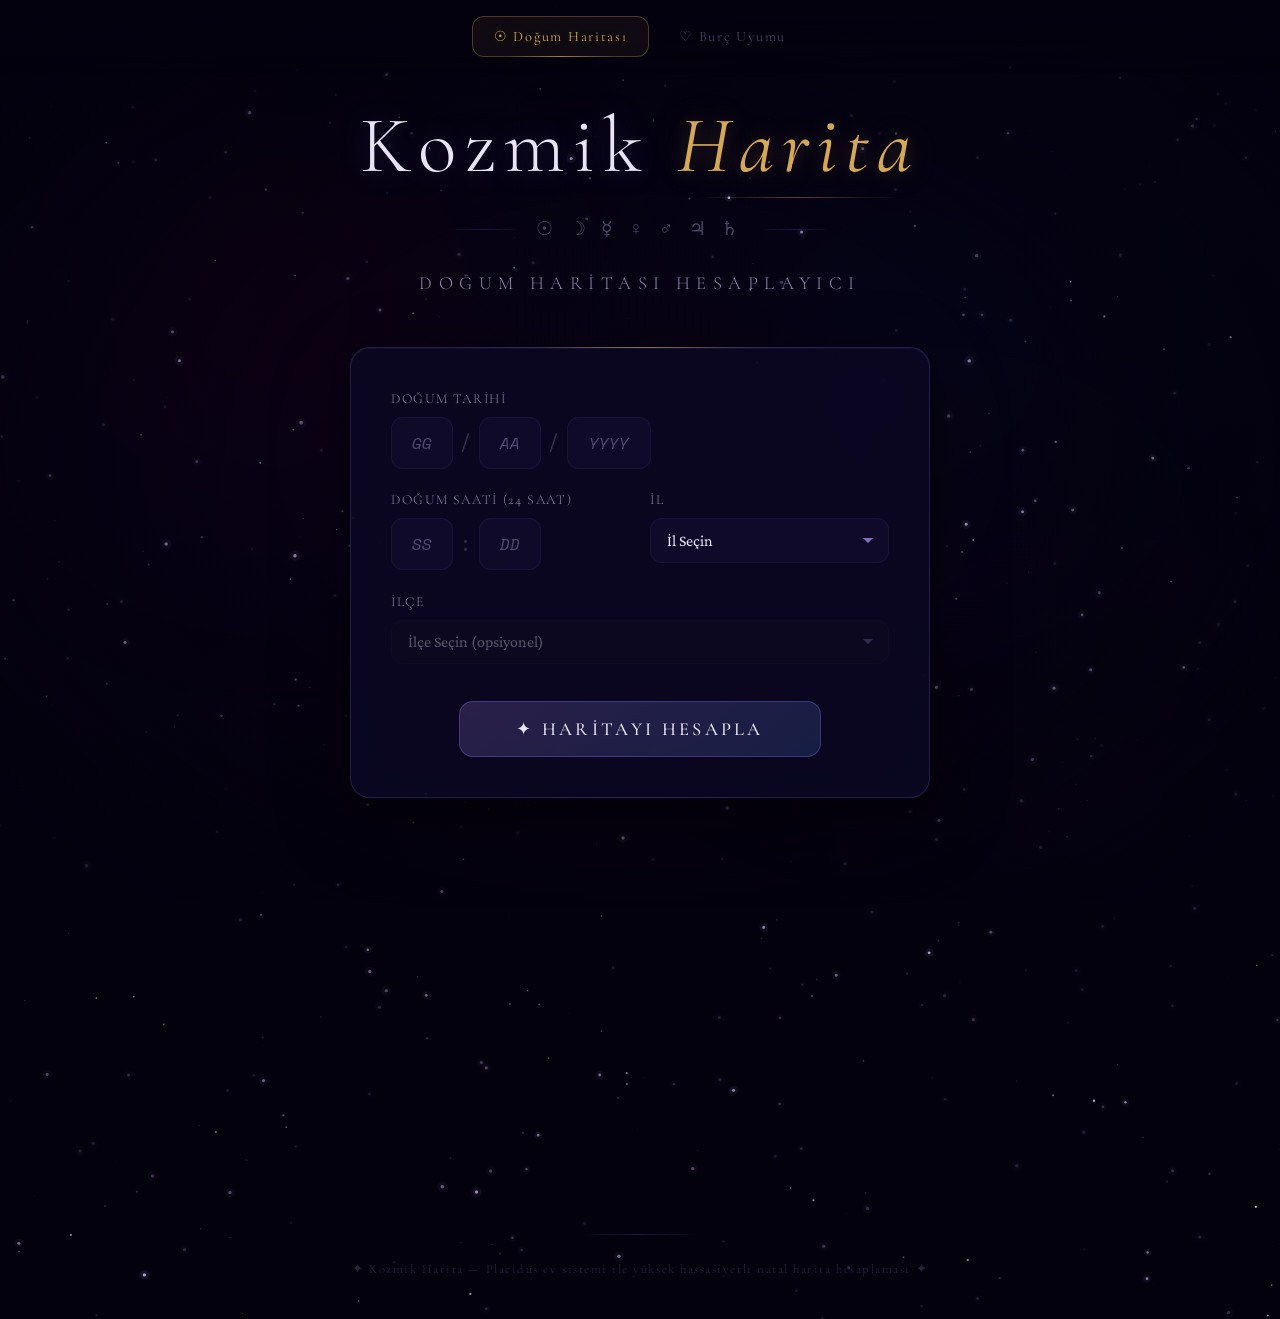
==== index.html @ 7229d86a "uzun surdu be" ====
<!DOCTYPE html>
<html lang="tr">
<head>
  <meta charset="UTF-8">
  <meta name="viewport" content="width=device-width, initial-scale=1.0">
  <meta name="description" content="Doğum haritası hesaplayıcı - Doğum tarihi, saati ve yerine göre detaylı natal harita analizi">
  <title>Kozmik Harita — Doğum Haritası Hesaplayıcı</title>
  <link rel="icon" href="data:image/svg+xml,<svg xmlns='http://www.w3.org/2000/svg' viewBox='0 0 100 100'><text y='.9em' font-size='90'>✦</text></svg>">
  <link rel="stylesheet" href="css/style.css">
</head>
<body>

  <canvas id="starfield"></canvas>
  <div id="nebula"></div>

  <!-- NAVİGASYON -->
  <nav class="site-nav">
    <a href="index.html" class="nav-link active">☉ Doğum Haritası</a>
    <a href="synastry.html" class="nav-link">♡ Burç Uyumu</a>
  </nav>

  <section id="hero">
    <div class="hero-content">
      <h1 class="site-title">Kozmik <span class="accent">Harita</span></h1>
      <div class="hero-ornament">
        <span class="line"></span>
        <span>☉ ☽ ☿ ♀ ♂ ♃ ♄</span>
        <span class="line"></span>
      </div>
      <p class="site-subtitle">Doğum Haritası Hesaplayıcı</p>
    </div>

    <div id="formCard">
      <form id="birthForm" autocomplete="off">
        <div class="form-grid">

          <div class="form-group full-width">
            <label>Doğum Tarihi</label>
            <div class="date-inputs">
              <input type="number" id="birthDay" min="1" max="31" placeholder="GG" required>
              <span class="date-sep">/</span>
              <input type="number" id="birthMonth" min="1" max="12" placeholder="AA" required>
              <span class="date-sep">/</span>
              <input type="number" id="birthYear" min="1900" max="2030" placeholder="YYYY" required>
            </div>
          </div>

          <div class="form-group">
            <label>Doğum Saati (24 saat)</label>
            <div class="time-inputs">
              <input type="number" id="birthHour" min="0" max="23" placeholder="SS" required>
              <span class="date-sep">:</span>
              <input type="number" id="birthMinute" min="0" max="59" placeholder="DD" required>
            </div>
          </div>

          <div class="form-group">
            <label for="city">İl</label>
            <select id="city" required>
              <option value="">İl Seçin</option>
            </select>
          </div>

          <div class="form-group full-width">
            <label for="district">İlçe</label>
            <select id="district" disabled>
              <option value="">İlçe Seçin (opsiyonel)</option>
            </select>
          </div>

          <div class="calc-btn-wrapper">
            <button type="button" id="calcBtn">✦ Haritayı Hesapla</button>
          </div>

        </div>
      </form>
    </div>
  </section>

  <section id="results">
    <div id="summaryBox"></div>
    <div class="results-grid">
      <div id="chartContainer"></div>
      <div id="infoPanel"></div>
    </div>
    <div id="interpretationsPanel"></div>
    <div class="recalc-wrapper">
      <button id="recalcBtn">↺ Yeniden Hesapla</button>
    </div>
  </section>

  <footer>
    <p>✦ Kozmik Harita — Placidus ev sistemi ile yüksek hassasiyetli natal harita hesaplaması ✦</p>
  </footer>

  <script src="js/locations.js"></script>
  <script src="js/astro-engine.js"></script>
  <script src="js/interpretations.js"></script>
  <script src="js/chart-renderer.js"></script>
  <script src="js/app.js"></script>

</body>
</html>
---- css/style.css ----
/* ============================================
   COSMIC BIRTH CHART — KOZMIK HARITA
   Premium Astroloji Arayüzü v3
   ============================================ */

/* ============================================
   FONT İMPORTLARI
   ============================================ */
   @import url('https://fonts.googleapis.com/css2?family=Cormorant+Garamond:ital,wght@0,300;0,400;0,500;0,600;0,700;1,300;1,400&family=Crimson+Pro:ital,wght@0,200;0,300;0,400;0,600;1,200;1,300&family=Space+Mono:wght@400;700&display=swap');

   /* ============================================
      CSS DEĞİŞKENLER — TASARIM SİSTEMİ
      ============================================ */
   :root {
     /* Arka plan katmanları */
     --bg-deep: #04010f;
     --bg-space: #080418;
     --bg-void: #020008;
     --bg-card: rgba(12, 8, 35, 0.82);
     --bg-card-elevated: rgba(16, 10, 45, 0.88);
     --bg-card-hover: rgba(22, 14, 55, 0.92);
     --bg-input: rgba(20, 15, 50, 0.55);
     --bg-input-focus: rgba(28, 20, 65, 0.7);
   
     /* Kenarlık parlamaları */
     --border-subtle: rgba(120, 100, 220, 0.1);
     --border-glow: rgba(140, 120, 255, 0.2);
     --border-glow-active: rgba(180, 160, 255, 0.4);
     --border-glow-intense: rgba(200, 180, 255, 0.6);
     --border-gold: rgba(212, 168, 84, 0.3);
   
     /* Metin renkleri */
     --text-primary: #e8e4f5;
     --text-secondary: rgba(200, 190, 230, 0.7);
     --text-muted: rgba(160, 150, 200, 0.45);
     --text-dim: rgba(130, 120, 180, 0.3);
   
     /* Vurgu renkleri */
     --accent-gold: #d4a854;
     --accent-gold-bright: #f0c96e;
     --accent-gold-dim: rgba(212, 168, 84, 0.4);
     --accent-purple: #8a6cc7;
     --accent-purple-bright: #a88de0;
     --accent-purple-dim: rgba(138, 108, 199, 0.25);
     --accent-blue: #4a7fdb;
     --accent-blue-dim: rgba(74, 127, 219, 0.25);
     --accent-rose: #c76a8a;
     --accent-rose-dim: rgba(199, 106, 138, 0.25);
     --accent-teal: #4ecdc4;
   
     /* Glow renkleri */
     --glow-purple: rgba(120, 80, 220, 0.15);
     --glow-gold: rgba(212, 168, 84, 0.12);
     --glow-blue: rgba(74, 127, 219, 0.12);
     --glow-rose: rgba(199, 106, 138, 0.12);
   
     /* Tipografi */
     --font-display: 'Cormorant Garamond', serif;
     --font-body: 'Crimson Pro', serif;
     --font-mono: 'Space Mono', monospace;
   
     /* Easing fonksiyonları */
     --ease-out-expo: cubic-bezier(0.16, 1, 0.3, 1);
     --ease-out-quart: cubic-bezier(0.25, 1, 0.5, 1);
     --ease-out-back: cubic-bezier(0.34, 1.56, 0.64, 1);
     --ease-smooth: cubic-bezier(0.4, 0, 0.2, 1);
     --ease-spring: cubic-bezier(0.175, 0.885, 0.32, 1.275);
     --ease-elastic: cubic-bezier(0.68, -0.55, 0.265, 1.55);
   
     /* Gölgeler */
     --shadow-card: 0 4px 24px rgba(0, 0, 0, 0.3), 0 12px 48px rgba(0, 0, 0, 0.2);
     --shadow-card-elevated: 0 8px 32px rgba(0, 0, 0, 0.4), 0 24px 80px rgba(0, 0, 0, 0.3);
     --shadow-glow-purple: 0 0 30px rgba(138, 108, 199, 0.15), 0 0 60px rgba(138, 108, 199, 0.05);
     --shadow-glow-gold: 0 0 30px rgba(212, 168, 84, 0.15), 0 0 60px rgba(212, 168, 84, 0.05);
   
     /* Boyutlar */
     --radius-sm: 8px;
     --radius-md: 12px;
     --radius-lg: 16px;
     --radius-xl: 20px;
     --radius-2xl: 24px;
   }
   
   /* ============================================
      RESET & TEMEL
      ============================================ */
   *,
   *::before,
   *::after {
     margin: 0;
     padding: 0;
     box-sizing: border-box;
   }
   
   html {
     scroll-behavior: smooth;
     scrollbar-width: thin;
     scrollbar-color: var(--accent-purple) var(--bg-deep);
     overflow-x: hidden;
   }
   
   /* Özel scrollbar */
   ::-webkit-scrollbar {
     width: 6px;
   }
   
   ::-webkit-scrollbar-track {
     background: var(--bg-deep);
   }
   
   ::-webkit-scrollbar-thumb {
     background: linear-gradient(180deg, var(--accent-purple), var(--accent-blue));
     border-radius: 3px;
   }
   
   ::-webkit-scrollbar-thumb:hover {
     background: linear-gradient(180deg, var(--accent-purple-bright), var(--accent-blue));
   }
   
   /* Seçim rengi */
   ::selection {
     background: var(--accent-purple-dim);
     color: var(--text-primary);
   }
   
   ::-moz-selection {
     background: var(--accent-purple-dim);
     color: var(--text-primary);
   }
   
   body {
     background: var(--bg-deep);
     background-image:
       radial-gradient(ellipse at 20% 50%, rgba(60, 20, 120, 0.06) 0%, transparent 60%),
       radial-gradient(ellipse at 80% 20%, rgba(20, 40, 100, 0.05) 0%, transparent 50%),
       radial-gradient(ellipse at 50% 80%, rgba(100, 20, 60, 0.04) 0%, transparent 50%);
     background-attachment: fixed;
     color: var(--text-primary);
     font-family: var(--font-body);
     font-weight: 300;
     line-height: 1.6;
     min-height: 100vh;
     overflow-x: hidden;
     max-width: 100vw;
     opacity: 0;
     transition: opacity 1s var(--ease-smooth);
     -webkit-font-smoothing: antialiased;
     -moz-osx-font-smoothing: grayscale;
   }
   
   body.loaded {
     opacity: 1;
   }
   
   /* ============================================
      YILDIZ ARKAPLANI — CANVAS
      ============================================ */
   #starfield {
     position: fixed;
     top: 0;
     left: 0;
     width: 100%;
     height: 300%;
     z-index: 0;
     pointer-events: none;
     will-change: transform;
   }
   
   /* ============================================
      NEBULA / KOZMİK SİS
      ============================================ */
   #nebula {
     position: fixed;
     top: 0;
     left: 0;
     width: 100%;
     height: 100%;
     z-index: 0;
     pointer-events: none;
     overflow: hidden;
   }
   
   .nebula-blob {
     position: absolute;
     border-radius: 50%;
     filter: blur(80px);
     animation: nebula-drift linear infinite;
     will-change: transform, opacity;
     mix-blend-mode: screen;
   }
   
   @keyframes nebula-drift {
     0%, 100% {
       transform: translate(0, 0) scale(1) rotate(0deg);
       opacity: var(--blob-opacity, 0.04);
     }
     25% {
       transform: translate(40px, -30px) scale(1.15) rotate(2deg);
       opacity: calc(var(--blob-opacity, 0.04) * 1.3);
     }
     50% {
       transform: translate(-25px, 40px) scale(0.85) rotate(-1deg);
       opacity: calc(var(--blob-opacity, 0.04) * 0.7);
     }
     75% {
       transform: translate(30px, 25px) scale(1.1) rotate(1.5deg);
       opacity: calc(var(--blob-opacity, 0.04) * 1.1);
     }
   }
   
   /* ============================================
      HERO BÖLÜMÜ
      ============================================ */
   #hero {
     position: relative;
     z-index: 1;
     min-height: 100vh;
     display: flex;
     flex-direction: column;
     align-items: center;
     justify-content: center;
     padding: 2rem;
   }
   
   /* Hero vignette efekti */
   #hero::before {
     content: '';
     position: absolute;
     inset: 0;
     background: radial-gradient(ellipse at center, transparent 40%, var(--bg-deep) 100%);
     pointer-events: none;
     z-index: -1;
   }
   
   .hero-content {
     text-align: center;
     margin-bottom: 3rem;
     animation: heroFadeIn 1.4s var(--ease-out-expo) forwards;
     opacity: 0;
   }
   
   @keyframes heroFadeIn {
     from {
       opacity: 0;
       transform: translateY(50px) scale(0.97);
       filter: blur(8px);
     }
     to {
       opacity: 1;
       transform: translateY(0) scale(1);
       filter: blur(0);
     }
   }
   
   /* Site Başlığı */
   .site-title {
     font-family: var(--font-display);
     font-weight: 300;
     font-size: clamp(2.4rem, 7vw, 5rem);
     letter-spacing: 0.1em;
     color: var(--text-primary);
     margin-bottom: 0.3em;
     text-shadow:
       0 0 30px rgba(140, 120, 255, 0.25),
       0 0 60px rgba(140, 120, 255, 0.1),
       0 0 120px rgba(140, 120, 255, 0.05);
     line-height: 1.1;
     position: relative;
   }
   
   .site-title .accent {
     color: var(--accent-gold);
     font-style: italic;
     font-weight: 400;
     text-shadow:
       0 0 20px rgba(212, 168, 84, 0.3),
       0 0 50px rgba(212, 168, 84, 0.15);
     position: relative;
   }
   
   /* Başlık altı ince altın çizgi */
   .site-title .accent::after {
     content: '';
     position: absolute;
     bottom: -4px;
     left: 10%;
     right: 10%;
     height: 1px;
     background: linear-gradient(90deg, transparent, var(--accent-gold-dim), transparent);
     animation: shimmerLine 3s ease-in-out infinite;
   }
   
   @keyframes shimmerLine {
     0%, 100% { opacity: 0.3; transform: scaleX(0.8); }
     50% { opacity: 0.7; transform: scaleX(1.1); }
   }
   
   .site-subtitle {
     font-family: var(--font-display);
     font-weight: 300;
     font-size: clamp(0.85rem, 2vw, 1.15rem);
     color: var(--text-secondary);
     letter-spacing: 0.35em;
     text-transform: uppercase;
     margin-top: 0.5em;
     animation: heroFadeIn 1.4s var(--ease-out-expo) 0.4s forwards;
     opacity: 0;
   }
   
   /* Dekoratif astrolojik çizgi */
   .hero-ornament {
     display: flex;
     align-items: center;
     justify-content: center;
     gap: 1rem;
     margin: 1.5rem 0;
     color: var(--text-muted);
     font-size: 1.2rem;
     animation: heroFadeIn 1.4s var(--ease-out-expo) 0.25s forwards;
     opacity: 0;
   }
   
   .hero-ornament .line {
     width: 70px;
     height: 1px;
     background: linear-gradient(90deg, transparent, var(--border-glow), transparent);
     animation: linePulse 4s ease-in-out infinite;
   }
   
   @keyframes linePulse {
     0%, 100% { opacity: 0.4; width: 70px; }
     50% { opacity: 0.8; width: 80px; }
   }
   
   /* Ornament gezegen sembolleri yavaş parlama */
   .hero-ornament span:not(.line) {
     animation: symbolGlow 5s ease-in-out infinite;
     letter-spacing: 0.3em;
   }
   
   @keyframes symbolGlow {
     0%, 100% { text-shadow: 0 0 8px rgba(160, 150, 200, 0.2); color: var(--text-muted); }
     50% { text-shadow: 0 0 16px rgba(180, 160, 255, 0.4); color: var(--text-secondary); }
   }
   
   /* ============================================
      FORM KARTI
      ============================================ */
   #formCard {
     position: relative;
     z-index: 2;
     width: 100%;
     max-width: 580px;
     background: var(--bg-card);
     border: 1px solid var(--border-glow);
     border-radius: var(--radius-xl);
     padding: 2.5rem;
     backdrop-filter: blur(24px) saturate(1.3);
     -webkit-backdrop-filter: blur(24px) saturate(1.3);
     box-shadow:
       var(--shadow-card-elevated),
       inset 0 1px 0 rgba(255, 255, 255, 0.04),
       inset 0 -1px 0 rgba(0, 0, 0, 0.2);
     animation: cardReveal 1.2s var(--ease-out-expo) 0.5s forwards;
     opacity: 0;
     transition: all 0.6s var(--ease-out-expo);
   }
   
   @keyframes cardReveal {
     from {
       opacity: 0;
       transform: translateY(40px) scale(0.96);
       filter: blur(6px);
     }
     to {
       opacity: 1;
       transform: translateY(0) scale(1);
       filter: blur(0);
     }
   }
   
   #formCard.minimized {
     max-width: 480px;
     padding: 1.5rem 2rem;
     margin-bottom: 2rem;
   }
   
   /* Kart üst altın çizgi */
   #formCard::before {
     content: '';
     position: absolute;
     top: -1px;
     left: 15%;
     right: 15%;
     height: 1px;
     background: linear-gradient(90deg,
       transparent,
       rgba(212, 168, 84, 0.2),
       var(--accent-gold),
       rgba(212, 168, 84, 0.2),
       transparent
     );
     opacity: 0.6;
     animation: goldSweep 4s ease-in-out infinite;
   }
   
   @keyframes goldSweep {
     0%, 100% { opacity: 0.4; left: 15%; right: 15%; }
     50% { opacity: 0.8; left: 10%; right: 10%; }
   }
   
   /* Kart köşe aksan dekorasyonları */
   #formCard::after {
     content: '';
     position: absolute;
     bottom: -1px;
     left: 25%;
     right: 25%;
     height: 1px;
     background: linear-gradient(90deg, transparent, rgba(138, 108, 199, 0.15), transparent);
   }
   
   /* ============================================
      FORM ELEMANLARI
      ============================================ */
   .form-grid {
     display: grid;
     grid-template-columns: 1fr 1fr;
     gap: 1.3rem;
   }
   
   .form-group {
     display: flex;
     flex-direction: column;
     gap: 0.45rem;
   }
   
   .form-group.full-width {
     grid-column: 1 / -1;
   }
   
   .form-group label {
     font-family: var(--font-display);
     font-size: 0.85rem;
     color: var(--text-secondary);
     letter-spacing: 0.12em;
     text-transform: uppercase;
     transition: color 0.3s;
   }
   
   .form-group:focus-within label {
     color: var(--accent-purple-bright);
   }
   
   .form-group select,
   .form-group input {
     background: var(--bg-input);
     border: 1px solid var(--border-subtle);
     border-radius: var(--radius-md);
     padding: 0.8rem 1rem;
     color: var(--text-primary);
     font-family: var(--font-body);
     font-size: 1rem;
     transition: all 0.35s var(--ease-smooth);
     outline: none;
     -webkit-appearance: none;
     appearance: none;
   }
   
   .form-group select {
     background-image: url("data:image/svg+xml,%3Csvg xmlns='http://www.w3.org/2000/svg' width='12' height='12' viewBox='0 0 12 12'%3E%3Cpath fill='%238a6cc7' d='M6 8L1 3h10z'/%3E%3C/svg%3E");
     background-repeat: no-repeat;
     background-position: right 14px center;
     padding-right: 2.5rem;
     cursor: pointer;
   }
   
   .form-group select:disabled {
     opacity: 0.35;
     cursor: not-allowed;
     filter: grayscale(0.5);
   }
   
   .form-group input:hover,
   .form-group select:hover:not(:disabled) {
     border-color: var(--border-glow);
     background: rgba(24, 18, 58, 0.6);
   }
   
   .form-group input:focus,
   .form-group select:focus {
     border-color: var(--accent-purple);
     background: var(--bg-input-focus);
     box-shadow:
       0 0 0 3px rgba(138, 108, 199, 0.08),
       0 0 20px rgba(138, 108, 199, 0.12),
       inset 0 0 12px rgba(138, 108, 199, 0.04);
   }
   
   .form-group input::placeholder {
     color: var(--text-muted);
     font-style: italic;
   }
   
   /* ============================================
      TARİH VE SAAT ÖZEL INPUTLARI
      ============================================ */
   .date-inputs,
   .time-inputs {
     display: flex;
     align-items: center;
     gap: 0.4rem;
   }
   
   .date-inputs input,
   .time-inputs input {
     background: var(--bg-input);
     border: 1px solid var(--border-subtle);
     border-radius: var(--radius-md);
     padding: 0.8rem 0.5rem;
     color: var(--text-primary);
     font-family: var(--font-mono);
     font-size: 1rem;
     text-align: center;
     outline: none;
     transition: all 0.35s var(--ease-smooth);
     -webkit-appearance: none;
     appearance: none;
     -moz-appearance: textfield;
   }
   
   /* Spinner gizle */
   .date-inputs input::-webkit-outer-spin-button,
   .date-inputs input::-webkit-inner-spin-button,
   .time-inputs input::-webkit-outer-spin-button,
   .time-inputs input::-webkit-inner-spin-button {
     -webkit-appearance: none;
     margin: 0;
   }
   
   .date-inputs input:hover,
   .time-inputs input:hover {
     border-color: var(--border-glow);
     background: rgba(24, 18, 58, 0.6);
   }
   
   .date-inputs input:focus,
   .time-inputs input:focus {
     border-color: var(--accent-purple);
     background: var(--bg-input-focus);
     box-shadow:
       0 0 0 3px rgba(138, 108, 199, 0.08),
       0 0 20px rgba(138, 108, 199, 0.12);
     transform: translateY(-1px);
   }
   
   #birthDay, #birthMonth { width: 62px; }
   #birthYear { width: 84px; }
   #birthHour, #birthMinute { width: 62px; }
   
   .date-sep {
     color: var(--text-muted);
     font-family: var(--font-mono);
     font-size: 1.3rem;
     user-select: none;
     opacity: 0.6;
     transition: opacity 0.3s;
   }
   
   /* Inputlara focus olunca separator da parla */
   .date-inputs:focus-within .date-sep,
   .time-inputs:focus-within .date-sep {
     opacity: 1;
     color: var(--accent-purple-dim);
   }
   
   /* ============================================
      HESAPLA BUTONU — Gösterişli
      ============================================ */
   .calc-btn-wrapper {
     grid-column: 1 / -1;
     display: flex;
     justify-content: center;
     margin-top: 1rem;
   }
   
   #calcBtn {
     position: relative;
     background: linear-gradient(135deg,
       rgba(138, 108, 199, 0.25),
       rgba(74, 127, 219, 0.2),
       rgba(138, 108, 199, 0.25)
     );
     background-size: 200% 200%;
     border: 1px solid rgba(140, 120, 255, 0.3);
     border-radius: 14px;
     padding: 1rem 3.5rem;
     color: var(--text-primary);
     font-family: var(--font-display);
     font-size: 1.15rem;
     font-weight: 500;
     letter-spacing: 0.18em;
     cursor: pointer;
     transition: all 0.5s var(--ease-smooth);
     overflow: hidden;
     text-transform: uppercase;
     animation: btnGradientShift 6s ease-in-out infinite;
   }
   
   @keyframes btnGradientShift {
     0%, 100% { background-position: 0% 50%; }
     50% { background-position: 100% 50%; }
   }
   
   /* Işık taraması efekti */
   #calcBtn::before {
     content: '';
     position: absolute;
     top: 0;
     left: -120%;
     width: 60%;
     height: 100%;
     background: linear-gradient(90deg,
       transparent,
       rgba(255, 255, 255, 0.06),
       rgba(255, 255, 255, 0.12),
       rgba(255, 255, 255, 0.06),
       transparent
     );
     transition: left 0.7s var(--ease-smooth);
     transform: skewX(-15deg);
   }
   
   /* Alt parlama çizgisi */
   #calcBtn::after {
     content: '';
     position: absolute;
     bottom: 0;
     left: 30%;
     right: 30%;
     height: 1px;
     background: linear-gradient(90deg, transparent, var(--accent-gold-dim), transparent);
     opacity: 0;
     transition: all 0.4s;
   }
   
   #calcBtn:hover {
     border-color: var(--accent-gold);
     box-shadow:
       var(--shadow-glow-gold),
       0 0 80px rgba(138, 108, 199, 0.08);
     transform: translateY(-3px);
     text-shadow: 0 0 12px rgba(212, 168, 84, 0.3);
   }
   
   #calcBtn:hover::before {
     left: 120%;
   }
   
   #calcBtn:hover::after {
     opacity: 1;
     left: 15%;
     right: 15%;
   }
   
   #calcBtn:active,
   #calcBtn.clicked {
     transform: translateY(0) scale(0.96);
     box-shadow: var(--shadow-card);
     transition-duration: 0.15s;
   }
   
   /* ============================================
      SONUÇLAR BÖLÜMÜ
      ============================================ */
   #results {
     position: relative;
     z-index: 1;
     padding: 2rem;
     max-width: 1200px;
     margin: 0 auto;
     width: 100%;
     opacity: 0;
     transform: translateY(50px);
     pointer-events: none;
     transition: all 0.9s var(--ease-out-expo);
   }
   
   #results.visible {
     opacity: 1;
     transform: translateY(0);
     pointer-events: all;
   }
   
   /* ============================================
      ÖZET KUTUSU — Büyük Üçlü
      ============================================ */
   #summaryBox {
     opacity: 0;
     transform: translateY(25px) scale(0.98);
     transition: all 0.7s var(--ease-out-expo) 0.3s;
     margin-bottom: 2.5rem;
   }
   
   #summaryBox.visible {
     opacity: 1;
     transform: translateY(0) scale(1);
   }
   
   .summary-inner {
     background: var(--bg-card-elevated);
     border: 1px solid var(--border-glow);
     border-radius: var(--radius-xl);
     padding: 2rem 2.5rem;
     backdrop-filter: blur(24px) saturate(1.2);
     text-align: center;
     position: relative;
     overflow: hidden;
     box-shadow: var(--shadow-card-elevated);
   }
   
   /* Üst dekoratif çizgi */
   .summary-inner::before {
     content: '';
     position: absolute;
     top: 0;
     left: 10%;
     right: 10%;
     height: 1px;
     background: linear-gradient(90deg,
       transparent,
       rgba(212, 168, 84, 0.3),
       var(--accent-gold),
       rgba(212, 168, 84, 0.3),
       transparent
     );
   }
   
   /* Arka plan radyal ışık efekti */
   .summary-inner::after {
     content: '';
     position: absolute;
     top: -50%;
     left: 50%;
     transform: translateX(-50%);
     width: 120%;
     height: 100%;
     background: radial-gradient(ellipse, rgba(212, 168, 84, 0.03) 0%, transparent 70%);
     pointer-events: none;
   }
   
   .summary-trinity {
     display: flex;
     justify-content: center;
     gap: 3.5rem;
     flex-wrap: wrap;
     position: relative;
     z-index: 1;
   }
   
   .trinity-item {
     min-width: 130px;
     animation: trinityFadeIn 0.8s var(--ease-out-back) both;
   }
   
   .trinity-item:nth-child(1) { animation-delay: 0.4s; }
   .trinity-item:nth-child(2) { animation-delay: 0.55s; }
   .trinity-item:nth-child(3) { animation-delay: 0.7s; }
   
   @keyframes trinityFadeIn {
     from {
       opacity: 0;
       transform: translateY(20px) scale(0.8);
       filter: blur(4px);
     }
     to {
       opacity: 1;
       transform: translateY(0) scale(1);
       filter: blur(0);
     }
   }
   
   .trinity-symbol {
     font-size: 2.2rem;
     margin-bottom: 0.3rem;
     text-shadow: 0 0 25px currentColor, 0 0 50px currentColor;
     animation: symbolFloat 4s ease-in-out infinite;
   }
   
   .trinity-item:nth-child(1) .trinity-symbol { animation-delay: 0s; }
   .trinity-item:nth-child(2) .trinity-symbol { animation-delay: 1.3s; }
   .trinity-item:nth-child(3) .trinity-symbol { animation-delay: 2.6s; }
   
   @keyframes symbolFloat {
     0%, 100% { transform: translateY(0); }
     50% { transform: translateY(-4px); }
   }
   
   .trinity-label {
     font-family: var(--font-display);
     font-size: 0.72rem;
     text-transform: uppercase;
     letter-spacing: 0.22em;
     color: var(--text-muted);
     margin-bottom: 0.25rem;
   }
   
   .trinity-value {
     font-family: var(--font-display);
     font-size: 1.45rem;
     font-weight: 500;
     letter-spacing: 0.05em;
     text-shadow: 0 0 10px currentColor;
   }
   
   .trinity-degree {
     font-family: var(--font-mono);
     font-size: 0.72rem;
     color: var(--text-muted);
     margin-top: 0.2rem;
   }
   
   .summary-meta {
     margin-top: 1.5rem;
     padding-top: 1rem;
     border-top: 1px solid rgba(140, 120, 255, 0.08);
     display: flex;
     justify-content: center;
     gap: 2rem;
     font-family: var(--font-mono);
     font-size: 0.72rem;
     color: var(--text-muted);
     flex-wrap: wrap;
     position: relative;
     z-index: 1;
   }
   
   /* ============================================
      HARİTA + BİLGİ PANELİ LAYOUT
      ============================================ */
   .results-grid {
     display: grid;
     grid-template-columns: 1fr 1fr;
     gap: 2rem;
     align-items: start;
   }
   
   /* ============================================
      HARİTA CONTAINER
      ============================================ */
   #chartContainer {
     position: relative;
     background: var(--bg-card-elevated);
     border: 1px solid var(--border-glow);
     border-radius: var(--radius-xl);
     padding: 1.5rem;
     backdrop-filter: blur(24px);
     box-shadow: var(--shadow-card-elevated);
     animation: chartReveal 1.2s var(--ease-out-expo) 0.5s both;
     overflow: hidden;
   }
   
   @keyframes chartReveal {
     from {
       opacity: 0;
       transform: scale(0.88) rotate(-8deg);
       filter: blur(8px);
     }
     60% {
       filter: blur(0);
     }
     to {
       opacity: 1;
       transform: scale(1) rotate(0);
       filter: blur(0);
     }
   }
   
   /* Chart container arka ışık efekti */
   #chartContainer::before {
     content: '';
     position: absolute;
     top: 50%;
     left: 50%;
     transform: translate(-50%, -50%);
     width: 70%;
     height: 70%;
     background: radial-gradient(circle, rgba(100, 80, 200, 0.04) 0%, transparent 70%);
     pointer-events: none;
     animation: chartInnerGlow 6s ease-in-out infinite;
   }
   
   @keyframes chartInnerGlow {
     0%, 100% { opacity: 0.5; transform: translate(-50%, -50%) scale(1); }
     50% { opacity: 1; transform: translate(-50%, -50%) scale(1.1); }
   }
   
   .natal-chart-svg {
     width: 100%;
     height: auto;
     display: block;
     position: relative;
     z-index: 1;
   }
   
   /* ============================================
      BİLGİ PANELİ
      ============================================ */
   #infoPanel {
     display: flex;
     flex-direction: column;
     gap: 1.2rem;
   }
   
   /* Bilgi kartları ortak stili */
   .info-section {
     background: var(--bg-card);
     border: 1px solid var(--border-glow);
     border-radius: var(--radius-lg);
     padding: 1.2rem 1.3rem;
     backdrop-filter: blur(20px);
     animation: sectionSlideIn 0.7s var(--ease-out-expo) both;
     position: relative;
     overflow: hidden;
     transition: border-color 0.3s, box-shadow 0.3s;
   }
   
   .info-section:hover {
     border-color: var(--border-glow-active);
     box-shadow: var(--shadow-glow-purple);
   }
   
   /* Sol kenar vurgu çizgisi */
   .info-section::before {
     content: '';
     position: absolute;
     top: 15%;
     bottom: 15%;
     left: 0;
     width: 2px;
     background: linear-gradient(180deg, transparent, var(--accent-purple-dim), transparent);
     opacity: 0;
     transition: opacity 0.4s;
   }
   
   .info-section:hover::before {
     opacity: 1;
   }
   
   .info-section:nth-child(1) { animation-delay: 0.6s; }
   .info-section:nth-child(2) { animation-delay: 0.75s; }
   
   @keyframes sectionSlideIn {
     from {
       opacity: 0;
       transform: translateX(35px) scale(0.97);
       filter: blur(3px);
     }
     to {
       opacity: 1;
       transform: translateX(0) scale(1);
       filter: blur(0);
     }
   }
   
   .section-title {
     font-family: var(--font-display);
     font-weight: 400;
     font-size: 1.05rem;
     color: var(--accent-gold);
     letter-spacing: 0.08em;
     margin-bottom: 0.8rem;
     padding-bottom: 0.5rem;
     border-bottom: 1px solid rgba(212, 168, 84, 0.12);
     position: relative;
   }
   
   /* Başlık altı parlama */
   .section-title::after {
     content: '';
     position: absolute;
     bottom: -1px;
     left: 0;
     width: 40px;
     height: 1px;
     background: var(--accent-gold);
     opacity: 0.5;
   }
   
   /* İkili Satır (Evler+Analiz | Açılar) */
   .info-dual-row {
     display: grid;
     grid-template-columns: 1fr 1fr;
     gap: 1.2rem;
   }
   
   .info-dual-col {
     display: flex;
     flex-direction: column;
     gap: 1.2rem;
   }
   
   .info-dual-col .info-section {
     animation-delay: 0.85s;
   }
   
   /* ============================================
      GEZEGEN TABLOSU
      ============================================ */
   .planet-table {
     display: flex;
     flex-direction: column;
     gap: 0.15rem;
   }
   
   .planet-row {
     display: grid;
     grid-template-columns: 28px 1fr 1fr 72px 48px;
     align-items: center;
     gap: 0.4rem;
     padding: 0.4rem 0.35rem;
     border-radius: var(--radius-sm);
     transition: all 0.25s var(--ease-smooth);
     animation: rowFadeIn 0.45s var(--ease-out-expo) both;
     position: relative;
   }
   
   .planet-row:hover {
     background: rgba(140, 120, 255, 0.06);
     transform: translateX(3px);
   }
   
   /* Aktif satır ince sol çizgi */
   .planet-row:hover::before {
     content: '';
     position: absolute;
     left: 0;
     top: 25%;
     bottom: 25%;
     width: 2px;
     background: var(--accent-purple);
     border-radius: 1px;
   }
   
   .angle-row {
     background: linear-gradient(90deg, rgba(212, 168, 84, 0.04), transparent);
     border: 1px solid rgba(212, 168, 84, 0.08);
     border-radius: var(--radius-sm);
     margin-bottom: 0.4rem;
   }
   
   .angle-row:hover {
     background: linear-gradient(90deg, rgba(212, 168, 84, 0.08), transparent);
   }
   
   @keyframes rowFadeIn {
     from {
       opacity: 0;
       transform: translateX(12px);
     }
     to {
       opacity: 1;
       transform: translateX(0);
     }
   }
   
   .planet-icon {
     font-size: 1.15rem;
     text-align: center;
     text-shadow: 0 0 12px currentColor;
     transition: transform 0.3s var(--ease-spring);
   }
   
   .planet-row:hover .planet-icon {
     transform: scale(1.2);
   }
   
   .planet-name {
     font-family: var(--font-display);
     font-size: 0.85rem;
     color: var(--text-primary);
     letter-spacing: 0.02em;
   }
   
   .planet-sign {
     font-family: var(--font-display);
     font-size: 0.85rem;
   }
   
   .planet-degree {
     font-family: var(--font-mono);
     font-size: 0.65rem;
     color: var(--text-secondary);
     letter-spacing: -0.02em;
   }
   
   .planet-house {
     font-family: var(--font-mono);
     font-size: 0.65rem;
     color: var(--text-muted);
     text-align: right;
   }
   
   /* ============================================
      EV TABLOSU
      ============================================ */
   .house-grid {
     display: grid;
     grid-template-columns: repeat(4, 1fr);
     gap: 0.35rem;
   }
   
   .house-item {
     display: flex;
     flex-direction: column;
     align-items: center;
     gap: 0.1rem;
     padding: 0.45rem 0.3rem;
     background: rgba(20, 15, 50, 0.35);
     border-radius: var(--radius-sm);
     border: 1px solid rgba(140, 120, 255, 0.06);
     transition: all 0.3s var(--ease-smooth);
     animation: rowFadeIn 0.4s var(--ease-out-expo) both;
     cursor: default;
   }
   
   .house-item:hover {
     border-color: var(--border-glow-active);
     background: rgba(140, 120, 255, 0.06);
     transform: translateY(-2px);
     box-shadow: 0 4px 12px rgba(0, 0, 0, 0.2);
   }
   
   .house-num {
     font-family: var(--font-display);
     font-size: 0.68rem;
     color: var(--text-muted);
     letter-spacing: 0.1em;
   }
   
   .house-sign {
     font-size: 1rem;
     transition: transform 0.3s var(--ease-spring);
   }
   
   .house-item:hover .house-sign {
     transform: scale(1.15);
     text-shadow: 0 0 8px currentColor;
   }
   
   .house-deg {
     font-family: var(--font-mono);
     font-size: 0.58rem;
     color: var(--text-secondary);
   }
   
   /* ============================================
      AÇILAR (ASPEKTLER)
      ============================================ */
   .aspect-list {
     display: flex;
     flex-direction: column;
     gap: 0.12rem;
     max-height: 420px;
     overflow-y: auto;
     scrollbar-width: thin;
     scrollbar-color: var(--accent-purple) transparent;
     padding-right: 4px;
   }
   
   .aspect-list::-webkit-scrollbar {
     width: 4px;
   }
   
   .aspect-list::-webkit-scrollbar-thumb {
     background: var(--accent-purple-dim);
     border-radius: 2px;
   }
   
   .aspect-category {
     font-family: var(--font-display);
     font-size: 0.72rem;
     color: var(--accent-purple);
     letter-spacing: 0.12em;
     text-transform: uppercase;
     margin: 0.6rem 0 0.25rem;
     padding-bottom: 0.2rem;
     border-bottom: 1px solid rgba(140, 120, 255, 0.08);
   }
   
   .aspect-row {
     display: flex;
     align-items: center;
     gap: 0.4rem;
     padding: 0.3rem 0.25rem;
     border-radius: 6px;
     transition: all 0.25s var(--ease-smooth);
     animation: rowFadeIn 0.35s var(--ease-out-expo) both;
   }
   
   .aspect-row:hover {
     background: rgba(140, 120, 255, 0.06);
     transform: translateX(2px);
   }
   
   .aspect-planet {
     font-size: 0.9rem;
     text-shadow: 0 0 8px currentColor;
     width: 20px;
     text-align: center;
     transition: transform 0.2s var(--ease-spring);
   }
   
   .aspect-row:hover .aspect-planet {
     transform: scale(1.15);
   }
   
   .aspect-symbol {
     font-size: 0.85rem;
     width: 20px;
     text-align: center;
   }
   
   .aspect-name {
     font-family: var(--font-display);
     font-size: 0.75rem;
     color: var(--text-secondary);
     flex: 1;
   }
   
   .aspect-orb {
     font-family: var(--font-mono);
     font-size: 0.6rem;
     padding: 0.12rem 0.35rem;
     border-radius: 4px;
     background: rgba(20, 15, 50, 0.5);
     transition: all 0.2s;
   }
   
   .aspect-row:hover .aspect-orb {
     background: rgba(30, 22, 60, 0.7);
   }
   
   .aspect-orb.strong {
     color: #4CAF50;
     border: 1px solid rgba(76, 175, 80, 0.2);
     text-shadow: 0 0 6px rgba(76, 175, 80, 0.3);
   }
   
   .aspect-orb.medium {
     color: #FFC107;
     border: 1px solid rgba(255, 193, 7, 0.2);
   }
   
   .aspect-orb.weak {
     color: #9E9E9E;
     border: 1px solid rgba(158, 158, 158, 0.15);
   }
   
   /* ============================================
      ELEMENT & MODALİTE ANALİZİ
      ============================================ */
   .analysis-content {
     display: flex;
     flex-direction: column;
     gap: 1.1rem;
   }
   
   .analysis-group h4 {
     font-family: var(--font-display);
     font-weight: 400;
     font-size: 0.78rem;
     color: var(--text-secondary);
     letter-spacing: 0.08em;
     margin-bottom: 0.45rem;
   }
   
   .analysis-bar-wrapper {
     display: flex;
     align-items: center;
     gap: 0.5rem;
     margin-bottom: 0.35rem;
   }
   
   .analysis-label {
     font-family: var(--font-display);
     font-size: 0.73rem;
     color: var(--text-secondary);
     width: 68px;
     text-align: right;
   }
   
   .analysis-bar {
     flex: 1;
     height: 6px;
     background: rgba(20, 15, 50, 0.5);
     border-radius: 3px;
     overflow: hidden;
     position: relative;
   }
   
   /* Bar arka plan ince çizgiler */
   .analysis-bar::before {
     content: '';
     position: absolute;
     inset: 0;
     background: repeating-linear-gradient(
       90deg,
       transparent,
       transparent 20%,
       rgba(255,255,255,0.02) 20%,
       rgba(255,255,255,0.02) 20.5%
     );
   }
   
   .analysis-bar-fill {
     height: 100%;
     border-radius: 3px;
     width: 0%;
     animation: barGrow 1.2s var(--ease-out-expo) forwards;
     box-shadow: 0 0 12px currentColor;
     position: relative;
   }
   
   /* Bar ucu parlama noktası */
   .analysis-bar-fill::after {
     content: '';
     position: absolute;
     right: 0;
     top: -2px;
     bottom: -2px;
     width: 6px;
     background: inherit;
     border-radius: 50%;
     filter: brightness(1.5) blur(2px);
   }
   
   @keyframes barGrow {
     from { width: 0%; opacity: 0; }
     to { opacity: 1; }
   }
   
   .analysis-value {
     font-family: var(--font-mono);
     font-size: 0.63rem;
     color: var(--text-muted);
     width: 32px;
   }
   
   /* ============================================
      YORUMLAR PANELİ
      ============================================ */
   #interpretationsPanel {
     margin-top: 2.5rem;
     opacity: 0;
     transform: translateY(25px);
     transition: all 0.7s var(--ease-out-expo) 0.5s;
   }
   
   #interpretationsPanel.visible {
     opacity: 1;
     transform: translateY(0);
   }
   
   .interp-main-title {
     font-family: var(--font-display);
     font-weight: 400;
     font-size: 1.7rem;
     color: var(--accent-gold);
     text-align: center;
     margin-bottom: 1.8rem;
     letter-spacing: 0.12em;
     text-shadow: 0 0 30px rgba(212, 168, 84, 0.2), 0 0 60px rgba(212, 168, 84, 0.08);
     position: relative;
   }
   
   /* Yorum başlığı dekoratif çizgiler */
   .interp-main-title::before,
   .interp-main-title::after {
     content: '';
     position: absolute;
     top: 50%;
     width: 60px;
     height: 1px;
     background: linear-gradient(90deg, transparent, var(--accent-gold-dim));
   }
   
   .interp-main-title::before { right: calc(50% + 140px); }
   .interp-main-title::after { left: calc(50% + 140px); transform: scaleX(-1); }
   
   /* Yorum kartları */
   .interp-card {
     background: var(--bg-card);
     border: 1px solid var(--border-glow);
     border-radius: var(--radius-lg);
     padding: 1.6rem 2rem;
     margin-bottom: 1.2rem;
     backdrop-filter: blur(20px);
     animation: interpReveal 0.7s var(--ease-out-expo) both;
     transition: all 0.35s var(--ease-smooth);
     position: relative;
     overflow: hidden;
   }
   
   .interp-card:hover {
     border-color: var(--border-glow-active);
     box-shadow: var(--shadow-glow-purple);
     transform: translateY(-2px);
   }
   
   /* Sol kenar renkli şerit */
   .interp-card::before {
     content: '';
     position: absolute;
     top: 10%;
     bottom: 10%;
     left: 0;
     width: 3px;
     border-radius: 0 2px 2px 0;
     background: var(--accent-purple);
     opacity: 0;
     transition: opacity 0.3s;
   }
   
   .interp-card:hover::before {
     opacity: 0.6;
   }
   
   /* İlk kart (Güneş) altın şerit */
   .interp-card:first-of-type::before {
     background: var(--accent-gold);
   }
   
   @keyframes interpReveal {
     from {
       opacity: 0;
       transform: translateY(18px) scale(0.98);
       filter: blur(3px);
     }
     to {
       opacity: 1;
       transform: translateY(0) scale(1);
       filter: blur(0);
     }
   }
   
   .interp-header {
     display: flex;
     align-items: center;
     gap: 0.9rem;
     margin-bottom: 0.9rem;
   }
   
   .interp-icon {
     font-size: 1.6rem;
     text-shadow: 0 0 18px currentColor, 0 0 40px currentColor;
     flex-shrink: 0;
     animation: iconPulse 4s ease-in-out infinite;
   }
   
   @keyframes iconPulse {
     0%, 100% { transform: scale(1); opacity: 0.9; }
     50% { transform: scale(1.05); opacity: 1; }
   }
   
   .interp-title {
     font-family: var(--font-display);
     font-weight: 500;
     font-size: 1.15rem;
     color: var(--text-primary);
     letter-spacing: 0.04em;
   }
   
   .interp-body p {
     font-family: var(--font-body);
     font-size: 0.95rem;
     color: var(--text-secondary);
     line-height: 1.8;
     margin-bottom: 0.6rem;
   }
   
   .interp-body p:last-child { margin-bottom: 0; }
   
   .interp-body strong {
     color: var(--accent-gold);
     font-weight: 600;
     text-shadow: 0 0 8px rgba(212, 168, 84, 0.15);
   }
   
   /* Sentez kartı — özel stil */
   .synth-card {
     border-color: rgba(199, 106, 138, 0.2);
     background: linear-gradient(135deg,
       rgba(12, 8, 35, 0.85),
       rgba(30, 15, 40, 0.8),
       rgba(12, 8, 35, 0.85)
     );
     position: relative;
   }
   
   .synth-card::before {
     background: linear-gradient(180deg, var(--accent-rose), var(--accent-purple)) !important;
     opacity: 0 !important;
   }
   
   .synth-card:hover::before {
     opacity: 0.5 !important;
   }
   
   /* Sentez kartı arka plan efekti */
   .synth-card::after {
     content: '';
     position: absolute;
     top: -50%;
     right: -20%;
     width: 200px;
     height: 200px;
     background: radial-gradient(circle, rgba(199, 106, 138, 0.04) 0%, transparent 70%);
     pointer-events: none;
   }
   
   /* ============================================
      YENİDEN HESAPLA BUTONU
      ============================================ */
   .recalc-wrapper {
     text-align: center;
     margin-top: 3rem;
     padding-bottom: 3rem;
   }
   
   #recalcBtn {
     background: transparent;
     border: 1px solid rgba(140, 120, 255, 0.15);
     border-radius: var(--radius-md);
     padding: 0.75rem 2.5rem;
     color: var(--text-secondary);
     font-family: var(--font-display);
     font-size: 0.95rem;
     letter-spacing: 0.12em;
     cursor: pointer;
     transition: all 0.4s var(--ease-smooth);
     position: relative;
     overflow: hidden;
   }
   
   #recalcBtn::before {
     content: '';
     position: absolute;
     top: 0;
     left: -100%;
     width: 100%;
     height: 100%;
     background: linear-gradient(90deg, transparent, rgba(138, 108, 199, 0.06), transparent);
     transition: left 0.5s;
   }
   
   #recalcBtn:hover {
     border-color: var(--accent-purple);
     color: var(--text-primary);
     box-shadow: var(--shadow-glow-purple);
     transform: translateY(-2px);
   }
   
   #recalcBtn:hover::before {
     left: 100%;
   }
   
   /* ============================================
      HATA TOAST
      ============================================ */
   .error-toast {
     position: fixed;
     bottom: 2rem;
     left: 50%;
     transform: translateX(-50%) translateY(20px);
     background: linear-gradient(135deg, rgba(180, 40, 40, 0.9), rgba(140, 30, 60, 0.9));
     border: 1px solid rgba(255, 80, 80, 0.3);
     border-radius: var(--radius-md);
     padding: 0.85rem 1.8rem;
     color: #fff;
     font-family: var(--font-body);
     font-size: 0.9rem;
     z-index: 1000;
     backdrop-filter: blur(12px);
     opacity: 0;
     transition: all 0.4s var(--ease-out-back);
     box-shadow: 0 8px 32px rgba(180, 40, 40, 0.3);
   }
   
   .error-toast.show {
     opacity: 1;
     transform: translateX(-50%) translateY(0);
   }
   
   /* ============================================
      KUTLAMA PARTİKÜLLERİ
      ============================================ */
   .celebration-particles {
     position: fixed;
     top: 0;
     left: 0;
     width: 100%;
     height: 100%;
     pointer-events: none;
     z-index: 100;
   }
   
   .c-particle {
     position: absolute;
     width: 4px;
     height: 4px;
     border-radius: 50%;
     animation: particleBurst 1.8s var(--ease-out-expo) forwards;
     box-shadow: 0 0 6px currentColor;
   }
   
   @keyframes particleBurst {
     0% {
       transform: translate(0, 0) scale(1);
       opacity: 1;
     }
     30% {
       opacity: 0.9;
     }
     100% {
       transform: translate(var(--dx), var(--dy)) scale(0);
       opacity: 0;
     }
   }
   
   /* ============================================
      SVG ANİMASYONLARI — Detaylı
      ============================================ */
   
   /* Burç sembolleri ortaya çıkış */
   .sign-symbol {
     opacity: 0;
     animation: signAppear 0.6s var(--ease-out-back) forwards;
   }
   
   @keyframes signAppear {
     from {
       opacity: 0;
       transform: scale(0.3) rotate(-30deg);
     }
     60% {
       transform: scale(1.1) rotate(3deg);
     }
     to {
       opacity: 1;
       transform: scale(1) rotate(0deg);
     }
   }
   
   /* Gezegen sembolleri */
   .planet-symbol,
   .planet-dot {
     opacity: 0;
     animation: planetAppear 0.7s var(--ease-out-back) forwards;
   }
   
   @keyframes planetAppear {
     from {
       opacity: 0;
       transform: scale(0) rotate(180deg);
     }
     60% {
       transform: scale(1.15) rotate(-10deg);
     }
     to {
       opacity: 1;
       transform: scale(1) rotate(0deg);
     }
   }
   
   /* Gezegen hover büyütme */
   .planet-symbol:hover {
     filter: url(#glow-strong) !important;
     cursor: pointer;
     font-size: 20px;
     transition: font-size 0.2s var(--ease-spring);
   }
   
   /* Açı çizgileri belirme */
   .aspect-line {
     opacity: 0;
     animation: aspectAppear 0.5s var(--ease-smooth) forwards;
   }
   
   @keyframes aspectAppear {
     from {
       opacity: 0;
       stroke-dasharray: 500;
       stroke-dashoffset: 500;
     }
     to {
       opacity: 1;
       stroke-dashoffset: 0;
     }
   }
   
   .aspect-line:hover {
     stroke-opacity: 0.85 !important;
     stroke-width: 2.5 !important;
     filter: url(#glow);
     cursor: pointer;
   }
   
   /* Köşe etiketleri (ASC, MC...) solunum */
   .angle-label {
     animation: labelPulse 3.5s ease-in-out infinite;
   }
   
   @keyframes labelPulse {
     0%, 100% { opacity: 0.75; }
     50% { opacity: 1; filter: url(#glow); }
   }
   
   /* Çemberlerin çizilme animasyonu */
   .natal-chart-svg circle[fill="none"] {
     stroke-dasharray: 2000;
     stroke-dashoffset: 2000;
     animation: drawCircle 2.5s var(--ease-out-expo) forwards;
   }
   
   .natal-chart-svg.rendered circle[fill="none"] {
     stroke-dashoffset: 0;
   }
   
   @keyframes drawCircle {
     to {
       stroke-dashoffset: 0;
     }
   }
   
   /* Ev çizgileri belirme */
   .natal-chart-svg line {
     animation: lineAppear 0.8s var(--ease-smooth) forwards;
     opacity: 0;
   }
   
   @keyframes lineAppear {
     from { opacity: 0; }
     to { opacity: 1; }
   }
   
   /* ============================================
      FOOTER
      ============================================ */
   footer {
     position: relative;
     z-index: 1;
     text-align: center;
     padding: 2.5rem 1rem;
     font-family: var(--font-display);
     font-size: 0.8rem;
     color: var(--text-dim);
     letter-spacing: 0.12em;
   }
   
   footer::before {
     content: '';
     display: block;
     width: 120px;
     height: 1px;
     background: linear-gradient(90deg, transparent, var(--border-glow), transparent);
     margin: 0 auto 1.5rem;
   }
   
   footer p {
     transition: color 0.3s;
   }
   
   footer:hover p {
     color: var(--text-muted);
   }
   
   /* ============================================
      MOBİL UYUMLULUK — Detaylı Responsive
      ============================================ */
   
   /* Tablet */
   @media (max-width: 1024px) {
     .results-grid {
       gap: 1.5rem;
     }
   
     #chartContainer {
       padding: 1rem;
     }
   
     .interp-main-title::before,
     .interp-main-title::after {
       display: none;
     }
   }
   
   /* Küçük tablet / büyük telefon */
   @media (max-width: 900px) {
     .results-grid {
       grid-template-columns: 1fr;
     }
   
     .info-dual-row {
       grid-template-columns: 1fr 1fr;
     }
   
     #chartContainer {
       max-width: 500px;
       margin: 0 auto;
     }
   
     .summary-trinity {
       gap: 2rem;
     }
   }
   
   @media (max-width: 768px) {
     #formCard {
       padding: 1.8rem 1.5rem;
       margin: 0 0.5rem;
       border-radius: var(--radius-lg);
     }
   
     .form-grid {
       grid-template-columns: 1fr;
       gap: 1rem;
     }
   
     #results {
       padding: 1rem 0.75rem;
     }
   
     .summary-trinity {
       gap: 1.5rem;
     }
   
     .summary-inner {
       padding: 1.5rem 1.2rem;
     }
   
     .planet-row {
       grid-template-columns: 24px 1fr 1fr 62px;
       font-size: 0.85rem;
       padding: 0.3rem 0.25rem;
     }
   
     .planet-house {
       display: none;
     }
   
     .house-grid {
       grid-template-columns: repeat(3, 1fr);
     }
   
     .summary-meta {
       flex-direction: column;
       gap: 0.3rem;
     }
   
     .interp-card {
       padding: 1.2rem 1.3rem;
     }
   
     .interp-body p {
       font-size: 0.9rem;
       line-height: 1.7;
     }
   
     .date-inputs,
     .time-inputs {
       flex-wrap: wrap;
     }
   
     .info-dual-row {
       grid-template-columns: 1fr;
     }
   }
   
   /* Telefon */
   @media (max-width: 480px) {
     .site-title {
       font-size: 2rem;
       letter-spacing: 0.06em;
     }
   
     .site-subtitle {
       letter-spacing: 0.2em;
       font-size: 0.8rem;
     }
   
     .hero-ornament {
       font-size: 1rem;
     }
   
     #formCard {
       padding: 1.5rem 1.2rem;
     }
   
     .summary-trinity {
       flex-direction: column;
       gap: 1.2rem;
     }
   
     .trinity-value {
       font-size: 1.25rem;
     }
   
     .house-grid {
       grid-template-columns: repeat(3, 1fr);
       gap: 0.3rem;
     }
   
     .info-dual-row {
       grid-template-columns: 1fr;
     }
   
     #birthDay, #birthMonth { width: 52px; }
     #birthYear { width: 72px; }
   
     .interp-card {
       padding: 1rem;
       margin-bottom: 1rem;
     }
   
     .interp-header {
       gap: 0.6rem;
     }
   
     .interp-icon {
       font-size: 1.3rem;
     }
   
     .interp-title {
       font-size: 1rem;
     }
   
     #calcBtn {
       padding: 0.85rem 2.5rem;
       font-size: 1rem;
     }
   }
   
   /* Çok küçük ekranlar */
   @media (max-width: 360px) {
     .site-title {
       font-size: 1.7rem;
     }
   
     #formCard {
       padding: 1.2rem 1rem;
     }
   
     .planet-row {
       grid-template-columns: 22px 1fr 1fr;
       gap: 0.3rem;
     }
   
     .planet-degree {
       display: none;
     }
   
     .house-grid {
       grid-template-columns: repeat(2, 1fr);
     }
   }
   
   /* ============================================
      YÜKSEK KONTRAST / ERİŞİLEBİLİRLİK
      ============================================ */
   @media (prefers-reduced-motion: reduce) {
     *,
     *::before,
     *::after {
       animation-duration: 0.01ms !important;
       animation-iteration-count: 1 !important;
       transition-duration: 0.01ms !important;
     }
   
     .natal-chart-svg circle[fill="none"] {
       stroke-dasharray: none;
       stroke-dashoffset: 0;
     }
   }
   
   /* Yüksek kontrast modu */
   @media (prefers-contrast: high) {
     :root {
       --border-glow: rgba(180, 160, 255, 0.4);
       --text-secondary: rgba(220, 210, 240, 0.85);
       --text-muted: rgba(180, 170, 220, 0.6);
     }
   }
   
   /* Dark mode zorlama (zaten dark ama explicit) */
   @media (prefers-color-scheme: dark) {
     :root {
       color-scheme: dark;
     }
   }
   
   /* ============================================
      NAVİGASYON BARI
      ============================================ */
   .site-nav {
     position: fixed;
     top: 0;
     left: 0;
     right: 0;
     z-index: 50;
     display: flex;
     justify-content: center;
     gap: 0.5rem;
     padding: 1rem 2rem;
     background: linear-gradient(180deg, rgba(4, 1, 15, 0.9) 0%, rgba(4, 1, 15, 0.6) 70%, transparent 100%);
     backdrop-filter: blur(12px);
     -webkit-backdrop-filter: blur(12px);
     pointer-events: none;
   }
   
   .nav-link {
     pointer-events: all;
     font-family: var(--font-display);
     font-size: 0.9rem;
     font-weight: 400;
     color: var(--text-muted);
     text-decoration: none;
     letter-spacing: 0.12em;
     padding: 0.5rem 1.3rem;
     border-radius: var(--radius-md);
     border: 1px solid transparent;
     transition: all 0.4s var(--ease-smooth);
     position: relative;
   }
   
   .nav-link:hover {
     color: var(--text-primary);
     border-color: var(--border-glow);
     background: rgba(140, 120, 255, 0.06);
   }
   
   .nav-link.active {
     color: var(--accent-gold);
     border-color: var(--border-gold);
     background: rgba(212, 168, 84, 0.06);
     text-shadow: 0 0 12px rgba(212, 168, 84, 0.2);
   }
   
   .nav-link.active::after {
     content: '';
     position: absolute;
     bottom: -1px;
     left: 20%;
     right: 20%;
     height: 1px;
     background: linear-gradient(90deg, transparent, var(--accent-gold), transparent);
     opacity: 0.6;
   }
   
   /* ============================================
      SYNASTRY SAYFASI — FORM
      ============================================ */
   .syn-form-section {
     position: relative;
     z-index: 1;
     min-height: 100vh;
     display: flex;
     flex-direction: column;
     align-items: center;
     justify-content: flex-start;
     padding: 5rem 1.5rem 2rem;
     transition: all 0.6s var(--ease-out-expo);
   }
   
   .syn-form-section.minimized {
     min-height: auto;
     padding-top: 2rem;
     padding-bottom: 1rem;
   }
   
   .syn-form-section.minimized .hero-content,
   .syn-form-section.minimized .syn-heart-divider {
     display: none;
   }
   
   .syn-form-section.minimized .syn-forms-wrapper {
     max-width: 800px;
     gap: 1rem;
   }
   
   .syn-form-section.minimized .syn-person-card {
     padding: 1rem;
   }
   
   /* İki kişi formu yan yana */
   .syn-forms-wrapper {
     display: grid;
     grid-template-columns: 1fr auto 1fr;
     gap: 1.5rem;
     max-width: 940px;
     width: 100%;
     align-items: start;
     animation: cardReveal 1.2s var(--ease-out-expo) 0.5s both;
     opacity: 0;
   }
   
   /* Kişi kartı */
   .syn-person-card {
     background: var(--bg-card);
     border: 1px solid var(--border-glow);
     border-radius: var(--radius-xl);
     padding: 1.8rem;
     backdrop-filter: blur(24px);
     -webkit-backdrop-filter: blur(24px);
     box-shadow: var(--shadow-card);
     position: relative;
     overflow: hidden;
     transition: all 0.4s var(--ease-smooth);
   }
   
   .syn-person-card:hover {
     border-color: var(--border-glow-active);
     box-shadow: var(--shadow-card-elevated);
   }
   
   .syn-person-card::before {
     content: '';
     position: absolute;
     top: -1px;
     left: 15%;
     right: 15%;
     height: 1px;
     background: linear-gradient(90deg, transparent, var(--accent-purple-dim), transparent);
   }
   
   #personCard1::before {
     background: linear-gradient(90deg, transparent, rgba(74, 127, 219, 0.4), transparent);
   }
   
   #personCard2::before {
     background: linear-gradient(90deg, transparent, rgba(199, 106, 138, 0.4), transparent);
   }
   
   .syn-person-header {
     display: flex;
     align-items: center;
     gap: 0.8rem;
     margin-bottom: 1.2rem;
     padding-bottom: 0.8rem;
     border-bottom: 1px solid rgba(140, 120, 255, 0.08);
   }
   
   .syn-person-num {
     font-family: var(--font-display);
     font-size: 1.3rem;
     font-weight: 500;
     color: var(--accent-purple);
     text-shadow: 0 0 12px var(--accent-purple-dim);
     min-width: 28px;
   }
   
   #personCard1 .syn-person-num { color: var(--accent-blue); }
   #personCard2 .syn-person-num { color: var(--accent-rose); }
   
   .syn-name-input {
     background: transparent !important;
     border: none !important;
     border-bottom: 1px solid rgba(140, 120, 255, 0.12) !important;
     border-radius: 0 !important;
     padding: 0.3rem 0.5rem !important;
     font-family: var(--font-display) !important;
     font-size: 1.1rem !important;
     font-weight: 400 !important;
     color: var(--text-primary) !important;
     letter-spacing: 0.04em;
     flex: 1;
     transition: border-color 0.3s !important;
   }
   
   .syn-name-input:focus {
     border-bottom-color: var(--accent-purple) !important;
     box-shadow: none !important;
   }
   
   .syn-name-input::placeholder {
     color: var(--text-muted) !important;
     font-style: italic !important;
   }
   
   .syn-person-fields {
     display: flex;
     flex-direction: column;
     gap: 0.8rem;
   }
   
   .syn-person-fields .date-inputs,
   .syn-person-fields .time-inputs {
     justify-content: flex-start;
   }
   
   /* Kalp ayırıcı */
   .syn-heart-divider {
     display: flex;
     align-items: center;
     justify-content: center;
     padding-top: 5rem;
     font-size: 2rem;
     color: var(--accent-rose);
     text-shadow: 0 0 20px var(--accent-rose-dim), 0 0 40px var(--accent-rose-dim);
     animation: heartBeat 2s ease-in-out infinite;
     user-select: none;
   }
   
   @keyframes heartBeat {
     0%, 100% { transform: scale(1); }
     15% { transform: scale(1.15); }
     30% { transform: scale(1); }
     45% { transform: scale(1.1); }
     60% { transform: scale(1); }
   }
   
   /* Uyumu Hesapla butonu */
   .syn-calc-wrapper {
     margin-top: 2rem;
     text-align: center;
     animation: cardReveal 1.2s var(--ease-out-expo) 0.7s both;
     opacity: 0;
   }
   
   #synCalcBtn {
     position: relative;
     background: linear-gradient(135deg,
       rgba(199, 106, 138, 0.25),
       rgba(138, 108, 199, 0.25),
       rgba(74, 127, 219, 0.2)
     );
     background-size: 200% 200%;
     animation: btnGradientShift 6s ease-in-out infinite;
     border: 1px solid rgba(199, 106, 138, 0.3);
     border-radius: 14px;
     padding: 1rem 3.5rem;
     color: var(--text-primary);
     font-family: var(--font-display);
     font-size: 1.15rem;
     font-weight: 500;
     letter-spacing: 0.18em;
     cursor: pointer;
     transition: all 0.5s var(--ease-smooth);
     overflow: hidden;
     text-transform: uppercase;
   }
   
   #synCalcBtn::before {
     content: '';
     position: absolute;
     top: 0;
     left: -120%;
     width: 60%;
     height: 100%;
     background: linear-gradient(90deg, transparent, rgba(255,255,255,0.06), rgba(255,255,255,0.12), rgba(255,255,255,0.06), transparent);
     transition: left 0.7s var(--ease-smooth);
     transform: skewX(-15deg);
   }
   
   #synCalcBtn:hover {
     border-color: var(--accent-rose);
     box-shadow: 0 0 30px rgba(199, 106, 138, 0.15), 0 0 60px rgba(138, 108, 199, 0.08);
     transform: translateY(-3px);
     text-shadow: 0 0 12px rgba(199, 106, 138, 0.3);
   }
   
   #synCalcBtn:hover::before { left: 120%; }
   #synCalcBtn:active, #synCalcBtn.clicked { transform: translateY(0) scale(0.96); }
   
   .syn-form-section.minimized .syn-calc-wrapper {
     display: none;
   }
   
   /* ============================================
      SYNASTRY SONUÇLARI
      ============================================ */
   #synResults {
     position: relative;
     z-index: 1;
     padding: 2rem 1.5rem;
     max-width: 800px;
     margin: 0 auto;
     width: 100%;
     opacity: 0;
     transform: translateY(40px);
     pointer-events: none;
     transition: all 0.8s var(--ease-out-expo);
   }
   
   #synResults.visible {
     opacity: 1;
     transform: translateY(0);
     pointer-events: all;
   }
   
   /* Skor Dairesi Hero */
   .syn-score-hero {
     text-align: center;
     margin-bottom: 2.5rem;
     animation: interpReveal 0.8s var(--ease-out-expo) both;
   }
   
   .syn-score-circle-wrapper {
     width: 200px;
     height: 200px;
     margin: 0 auto 1rem;
     position: relative;
   }
   
   .syn-score-svg {
     width: 100%;
     height: 100%;
     overflow: visible;
   }
   
   .syn-score-ring {
     animation: ringDraw 2s var(--ease-out-expo) 0.3s both;
     filter: drop-shadow(0 0 8px rgba(212, 168, 84, 0.3));
   }
   
   @keyframes ringDraw {
     from { stroke-dashoffset: 553; }
   }
   
   .syn-score-num {
     animation: scoreCountUp 1.5s var(--ease-out-expo) 0.5s both;
   }
   
   @keyframes scoreCountUp {
     from { opacity: 0; }
     to { opacity: 1; }
   }
   
   .syn-score-names {
     display: flex;
     align-items: center;
     justify-content: center;
     gap: 0.8rem;
     margin-bottom: 0.5rem;
   }
   
   .syn-name {
     font-family: var(--font-display);
     font-size: 1.4rem;
     font-weight: 500;
     color: var(--text-primary);
     letter-spacing: 0.04em;
   }
   
   .syn-heart {
     font-size: 1.2rem;
     color: var(--accent-rose);
     text-shadow: 0 0 12px var(--accent-rose-dim);
     animation: heartBeat 2s ease-in-out infinite;
   }
   
   .syn-score-label {
     font-family: var(--font-display);
     font-size: 1.1rem;
     color: var(--accent-gold);
     letter-spacing: 0.1em;
     margin-bottom: 0.3rem;
     text-shadow: 0 0 15px var(--glow-gold);
   }
   
   .syn-signs-summary {
     font-family: var(--font-display);
     font-size: 1rem;
     color: var(--text-secondary);
     display: flex;
     align-items: center;
     justify-content: center;
     gap: 0.6rem;
   }
   
   .syn-and {
     color: var(--text-muted);
     font-style: italic;
   }
   
   /* Kategori Barları */
   .syn-categories {
     background: var(--bg-card);
     border: 1px solid var(--border-glow);
     border-radius: var(--radius-xl);
     padding: 1.8rem;
     margin-bottom: 2rem;
     backdrop-filter: blur(20px);
     box-shadow: var(--shadow-card);
   }
   
   .syn-cat-bar {
     margin-bottom: 1rem;
     animation: interpReveal 0.5s var(--ease-out-expo) both;
   }
   
   .syn-cat-bar:last-child { margin-bottom: 0; }
   
   .syn-cat-header {
     display: flex;
     align-items: center;
     gap: 0.6rem;
     margin-bottom: 0.35rem;
   }
   
   .syn-cat-icon {
     font-size: 1rem;
     text-shadow: 0 0 10px currentColor;
     width: 20px;
     text-align: center;
     flex-shrink: 0;
   }
   
   .syn-cat-label {
     font-family: var(--font-display);
     font-size: 0.9rem;
     color: var(--text-primary);
     flex: 1;
     letter-spacing: 0.03em;
   }
   
   .syn-cat-pct {
     font-family: var(--font-mono);
     font-size: 0.8rem;
     color: var(--text-secondary);
     min-width: 35px;
     text-align: right;
   }
   
   .syn-cat-track {
     height: 8px;
     background: rgba(20, 15, 50, 0.5);
     border-radius: 4px;
     overflow: hidden;
     position: relative;
     margin-bottom: 0.2rem;
   }
   
   .syn-cat-track::before {
     content: '';
     position: absolute;
     inset: 0;
     background: repeating-linear-gradient(90deg, transparent, transparent 10%, rgba(255,255,255,0.015) 10%, rgba(255,255,255,0.015) 10.3%);
   }
   
   .syn-cat-fill {
     height: 100%;
     border-radius: 4px;
     width: 0%;
     animation: synBarGrow 1.2s var(--ease-out-expo) forwards;
     box-shadow: 0 0 12px currentColor;
     position: relative;
   }
   
   @keyframes synBarGrow {
     from { width: 0%; }
     to { width: var(--target-width); }
   }
   
   .syn-cat-fill::after {
     content: '';
     position: absolute;
     right: 0;
     top: -3px;
     bottom: -3px;
     width: 8px;
     background: inherit;
     border-radius: 50%;
     filter: brightness(1.4) blur(3px);
   }
   
   .syn-cat-desc {
     font-family: var(--font-body);
     font-size: 0.75rem;
     color: var(--text-muted);
     padding-left: 26px;
   }
   
   /* Sections */
   .syn-section {
     background: var(--bg-card);
     border: 1px solid var(--border-glow);
     border-radius: var(--radius-xl);
     padding: 1.8rem;
     margin-bottom: 1.5rem;
     backdrop-filter: blur(20px);
     box-shadow: var(--shadow-card);
     animation: interpReveal 0.6s var(--ease-out-expo) both;
   }
   
   .syn-section-title {
     font-family: var(--font-display);
     font-weight: 400;
     font-size: 1.2rem;
     color: var(--accent-gold);
     letter-spacing: 0.08em;
     margin-bottom: 1.2rem;
     padding-bottom: 0.6rem;
     border-bottom: 1px solid rgba(212, 168, 84, 0.12);
   }
   
   /* Aspect grid */
   .syn-aspect-grid {
     display: flex;
     flex-direction: column;
     gap: 0.3rem;
   }
   
   .syn-aspect-item {
     display: flex;
     align-items: center;
     gap: 0.5rem;
     padding: 0.4rem 0.5rem;
     border-radius: var(--radius-sm);
     transition: all 0.25s;
     animation: rowFadeIn 0.4s var(--ease-out-expo) both;
     border-left: 3px solid transparent;
   }
   
   .syn-aspect-item:hover {
     background: rgba(140, 120, 255, 0.05);
     transform: translateX(3px);
   }
   
   .syn-aspect-item.positive { border-left-color: rgba(76, 175, 80, 0.4); }
   .syn-aspect-item.negative { border-left-color: rgba(255, 80, 80, 0.4); }
   .syn-aspect-item.neutral { border-left-color: rgba(255, 215, 0, 0.4); }
   
   .syn-asp-planets {
     display: flex;
     align-items: center;
     gap: 0.3rem;
     font-size: 1rem;
     min-width: 65px;
   }
   
   .syn-asp-planets span {
     text-shadow: 0 0 8px currentColor;
   }
   
   .syn-asp-symbol {
     font-size: 0.85rem;
   }
   
   .syn-asp-names {
     font-family: var(--font-display);
     font-size: 0.8rem;
     color: var(--text-secondary);
     flex: 1;
   }
   
   .syn-asp-orb {
     font-family: var(--font-mono);
     font-size: 0.65rem;
     color: var(--text-muted);
     background: rgba(20, 15, 50, 0.5);
     padding: 0.1rem 0.4rem;
     border-radius: 4px;
   }
   
   /* Güçlü yönler & Zorluklar */
   .syn-point {
     display: flex;
     gap: 0.8rem;
     padding: 0.8rem;
     border-radius: var(--radius-md);
     margin-bottom: 0.6rem;
     animation: interpReveal 0.5s var(--ease-out-expo) both;
     transition: all 0.3s;
     border: 1px solid transparent;
   }
   
   .syn-point:hover {
     transform: translateX(4px);
   }
   
   .syn-point.positive {
     background: rgba(76, 175, 80, 0.04);
     border-color: rgba(76, 175, 80, 0.08);
   }
   
   .syn-point.positive:hover {
     background: rgba(76, 175, 80, 0.07);
     border-color: rgba(76, 175, 80, 0.15);
   }
   
   .syn-point.negative {
     background: rgba(255, 107, 107, 0.04);
     border-color: rgba(255, 107, 107, 0.08);
   }
   
   .syn-point.negative:hover {
     background: rgba(255, 107, 107, 0.07);
     border-color: rgba(255, 107, 107, 0.15);
   }
   
   .syn-point-icon {
     font-family: var(--font-mono);
     font-size: 0.75rem;
     font-weight: 700;
     width: 22px;
     height: 22px;
     display: flex;
     align-items: center;
     justify-content: center;
     border-radius: 50%;
     flex-shrink: 0;
     margin-top: 0.1rem;
   }
   
   .syn-point.positive .syn-point-icon {
     background: rgba(76, 175, 80, 0.15);
     color: #4CAF50;
     text-shadow: 0 0 6px rgba(76, 175, 80, 0.3);
   }
   
   .syn-point.negative .syn-point-icon {
     background: rgba(255, 107, 107, 0.15);
     color: #FF6B6B;
     text-shadow: 0 0 6px rgba(255, 107, 107, 0.3);
   }
   
   .syn-point p {
     font-family: var(--font-body);
     font-size: 0.9rem;
     color: var(--text-secondary);
     line-height: 1.7;
     margin: 0;
   }
   
   /* Synastry Yorum Kartları */
   .syn-interp-main-title {
     text-align: center;
     border-bottom: none !important;
     font-size: 1.4rem !important;
     text-shadow: 0 0 25px rgba(212, 168, 84, 0.2);
   }
   
   .syn-interp-card {
     background: rgba(15, 10, 40, 0.5);
     border: 1px solid rgba(140, 120, 255, 0.1);
     border-radius: var(--radius-lg);
     padding: 1.4rem 1.6rem;
     margin-bottom: 1rem;
     animation: interpReveal 0.6s var(--ease-out-expo) both;
     transition: all 0.3s;
     position: relative;
     overflow: hidden;
   }
   
   .syn-interp-card:hover {
     border-color: var(--border-glow-active);
     background: rgba(18, 12, 45, 0.6);
     transform: translateY(-2px);
     box-shadow: var(--shadow-glow-purple);
   }
   
   .syn-interp-card::before {
     content: '';
     position: absolute;
     top: 10%;
     bottom: 10%;
     left: 0;
     width: 3px;
     border-radius: 0 2px 2px 0;
     background: var(--accent-purple);
     opacity: 0;
     transition: opacity 0.3s;
   }
   
   .syn-interp-card:hover::before { opacity: 0.5; }
   
   .syn-interp-header {
     display: flex;
     align-items: center;
     gap: 0.7rem;
     margin-bottom: 0.7rem;
   }
   
   .syn-interp-icon {
     font-size: 1.3rem;
     text-shadow: 0 0 12px currentColor;
     flex-shrink: 0;
   }
   
   .syn-interp-header h4 {
     font-family: var(--font-display);
     font-weight: 500;
     font-size: 1.05rem;
     color: var(--text-primary);
     letter-spacing: 0.04em;
   }
   
   .syn-interp-card p {
     font-family: var(--font-body);
     font-size: 0.92rem;
     color: var(--text-secondary);
     line-height: 1.75;
     margin: 0;
   }
   
   #synResults .recalc-wrapper {
     margin-top: 2rem;
   }
   
   #synRecalcBtn {
     background: transparent;
     border: 1px solid rgba(140, 120, 255, 0.15);
     border-radius: var(--radius-md);
     padding: 0.75rem 2.5rem;
     color: var(--text-secondary);
     font-family: var(--font-display);
     font-size: 0.95rem;
     letter-spacing: 0.12em;
     cursor: pointer;
     transition: all 0.4s var(--ease-smooth);
   }
   
   #synRecalcBtn:hover {
     border-color: var(--accent-purple);
     color: var(--text-primary);
     box-shadow: var(--shadow-glow-purple);
     transform: translateY(-2px);
   }
   
   /* ============================================
      SYNASTRY MOBİL
      ============================================ */
   @media (max-width: 768px) {
     .site-nav {
       padding: 0.7rem 1rem;
       gap: 0.3rem;
     }
   
     .nav-link {
       font-size: 0.8rem;
       padding: 0.4rem 0.8rem;
       letter-spacing: 0.08em;
     }
   
     .syn-forms-wrapper {
       grid-template-columns: 1fr;
       gap: 1rem;
     }
   
     .syn-heart-divider {
       padding-top: 0;
       font-size: 1.5rem;
     }
   
     .syn-person-card {
       padding: 1.3rem;
     }
   
     .syn-score-circle-wrapper {
       width: 170px;
       height: 170px;
     }
   
     .syn-name {
       font-size: 1.15rem;
     }
   
     .syn-categories {
       padding: 1.3rem;
     }
   
     .syn-section {
       padding: 1.3rem;
     }
   }
   
   @media (max-width: 480px) {
     .syn-form-section {
       padding: 4.5rem 0.75rem 1.5rem;
     }
   
     .syn-person-card {
       padding: 1rem;
     }
   
     .syn-person-header {
       gap: 0.5rem;
     }
   
     .syn-score-names {
       flex-direction: column;
       gap: 0.2rem;
     }
   
     .syn-asp-names {
       font-size: 0.72rem;
     }
   
     #synCalcBtn {
       padding: 0.85rem 2.5rem;
       font-size: 1rem;
     }
   }
   
   /* Print stili */
   @media print {
     #starfield,
     #nebula,
     .celebration-particles,
     #calcBtn,
     #recalcBtn,
     .recalc-wrapper {
       display: none !important;
     }
   
     body {
       background: white;
       color: black;
       opacity: 1;
     }
   
     .info-section,
     .interp-card,
     .summary-inner,
     #chartContainer {
       background: white;
       border: 1px solid #ccc;
       backdrop-filter: none;
       box-shadow: none;
     }
   }
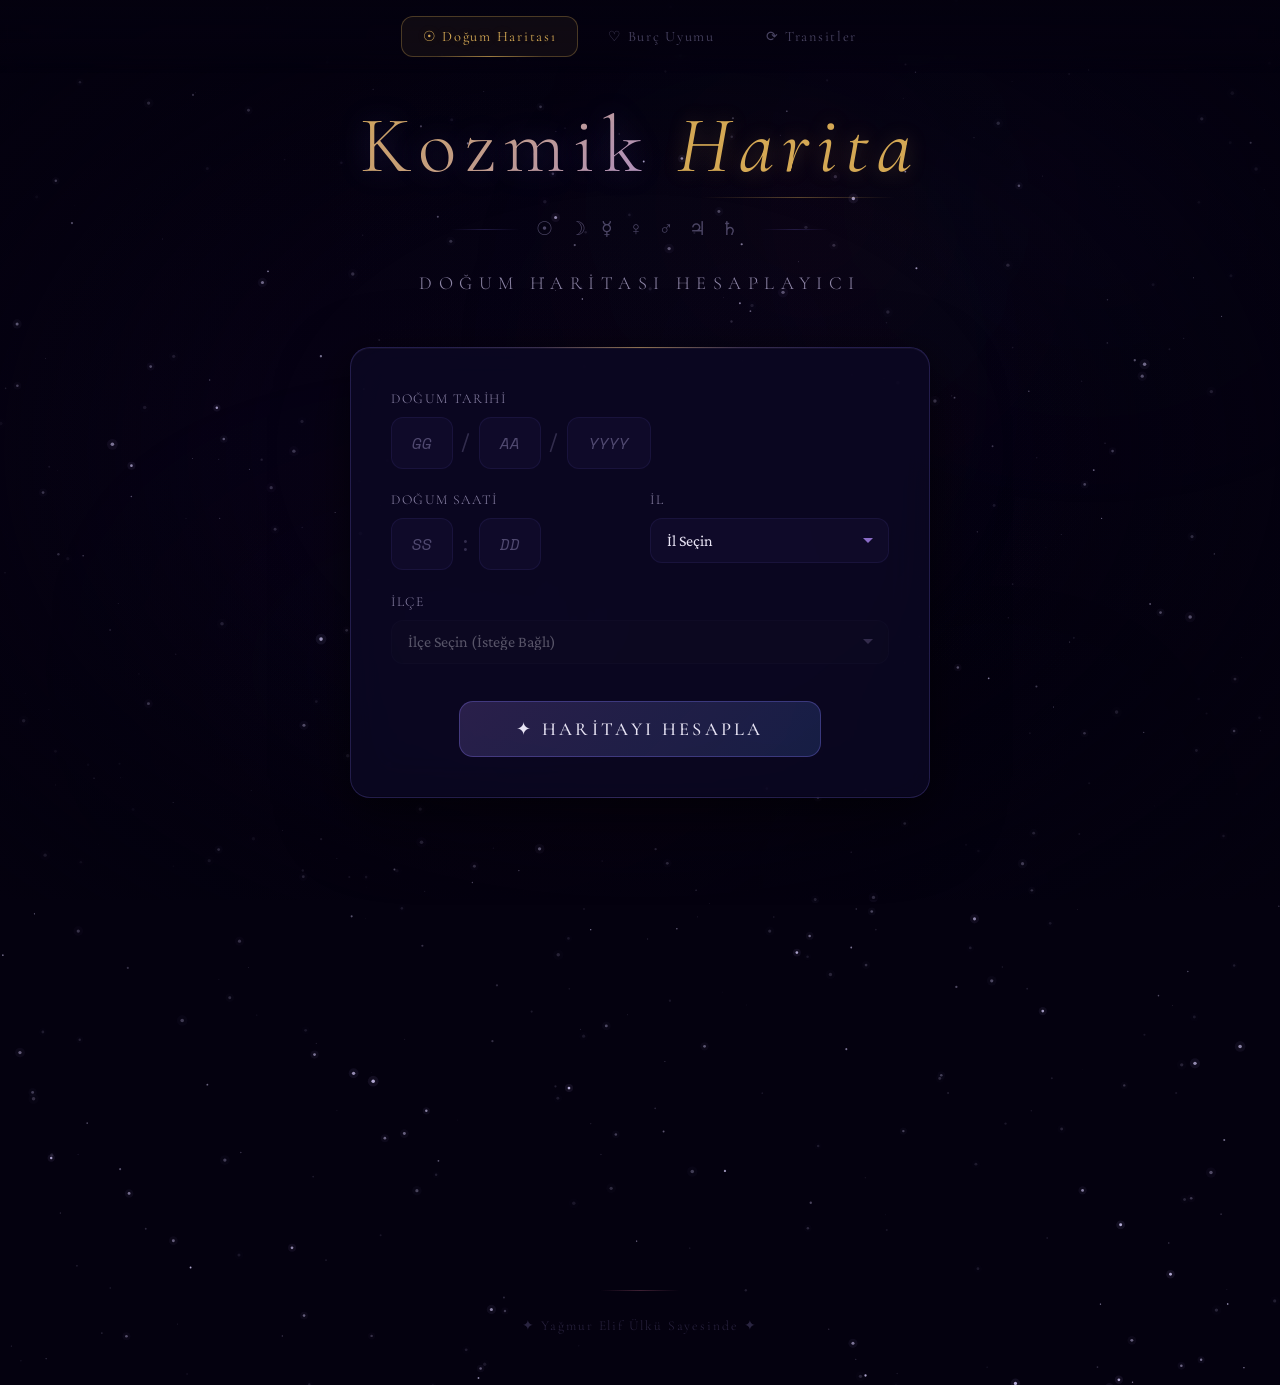
==== commit bdd2a9cb: "fancier" ====
--- a/index.html
+++ b/index.html
@@ -4,24 +4,40 @@
   <meta charset="UTF-8">
   <meta name="viewport" content="width=device-width, initial-scale=1.0">
   <meta name="description" content="Doğum haritası hesaplayıcı - Doğum tarihi, saati ve yerine göre detaylı natal harita analizi">
-  <title>Kozmik Harita — Doğum Haritası Hesaplayıcı</title>
+  <title>Doğum Haritası Hesaplayıcı</title>
   <link rel="icon" href="data:image/svg+xml,<svg xmlns='http://www.w3.org/2000/svg' viewBox='0 0 100 100'><text y='.9em' font-size='90'>✦</text></svg>">
   <link rel="stylesheet" href="css/style.css">
 </head>
 <body>
 
+  <!-- Yükleme Ekranı -->
+  <div id="splashScreen" class="splash-screen">
+    <div class="splash-content">
+      <div class="splash-wheel">
+        <svg viewBox="0 0 200 200" class="splash-svg">
+          <circle cx="100" cy="100" r="90" fill="none" stroke="rgba(140,120,255,0.15)" stroke-width="1"/>
+          <circle cx="100" cy="100" r="70" fill="none" stroke="rgba(140,120,255,0.1)" stroke-width="1"/>
+          <circle cx="100" cy="100" r="90" fill="none" stroke="url(#splashGrad)" stroke-width="2" stroke-dasharray="565" stroke-dashoffset="565" class="splash-ring"/>
+          <defs><linearGradient id="splashGrad" x1="0%" y1="0%" x2="100%" y2="100%"><stop offset="0%" stop-color="#d4a854"/><stop offset="100%" stop-color="#8a6cc7"/></linearGradient></defs>
+          <text x="100" y="105" text-anchor="middle" fill="#e8e4f5" font-family="'Cormorant Garamond',serif" font-size="18" opacity="0.8">✦</text>
+        </svg>
+      </div>
+      <p class="splash-text">Kozmik Harita</p>
+    </div>
+  </div>
+
   <canvas id="starfield"></canvas>
   <div id="nebula"></div>
 
-  <!-- NAVİGASYON -->
   <nav class="site-nav">
     <a href="index.html" class="nav-link active">☉ Doğum Haritası</a>
     <a href="synastry.html" class="nav-link">♡ Burç Uyumu</a>
+    <a href="transit.html" class="nav-link">⟳ Transitler</a>
   </nav>
 
   <section id="hero">
     <div class="hero-content">
-      <h1 class="site-title">Kozmik <span class="accent">Harita</span></h1>
+      <h1 class="site-title gradient-text">Kozmik <span class="accent">Harita</span></h1>
       <div class="hero-ornament">
         <span class="line"></span>
         <span>☉ ☽ ☿ ♀ ♂ ♃ ♄</span>
@@ -33,7 +49,6 @@
     <div id="formCard">
       <form id="birthForm" autocomplete="off">
         <div class="form-grid">
-
           <div class="form-group full-width">
             <label>Doğum Tarihi</label>
             <div class="date-inputs">
@@ -44,34 +59,25 @@
               <input type="number" id="birthYear" min="1900" max="2030" placeholder="YYYY" required>
             </div>
           </div>
-
           <div class="form-group">
-            <label>Doğum Saati (24 saat)</label>
+            <label>Doğum Saati</label>
             <div class="time-inputs">
               <input type="number" id="birthHour" min="0" max="23" placeholder="SS" required>
               <span class="date-sep">:</span>
               <input type="number" id="birthMinute" min="0" max="59" placeholder="DD" required>
             </div>
           </div>
-
           <div class="form-group">
             <label for="city">İl</label>
-            <select id="city" required>
-              <option value="">İl Seçin</option>
-            </select>
+            <select id="city" required><option value="">İl Seçin</option></select>
           </div>
-
           <div class="form-group full-width">
             <label for="district">İlçe</label>
-            <select id="district" disabled>
-              <option value="">İlçe Seçin (opsiyonel)</option>
-            </select>
+            <select id="district" disabled><option value="">İlçe Seçin (İsteğe Bağlı)</option></select>
           </div>
-
           <div class="calc-btn-wrapper">
             <button type="button" id="calcBtn">✦ Haritayı Hesapla</button>
           </div>
-
         </div>
       </form>
     </div>
@@ -79,10 +85,8 @@
 
   <section id="results">
     <div id="summaryBox"></div>
-    <div class="results-grid">
-      <div id="chartContainer"></div>
-      <div id="infoPanel"></div>
-    </div>
+    <div id="chartContainer"></div>
+    <div id="infoPanel"></div>
     <div id="interpretationsPanel"></div>
     <div class="recalc-wrapper">
       <button id="recalcBtn">↺ Yeniden Hesapla</button>
@@ -90,14 +94,16 @@
   </section>
 
   <footer>
-    <p>✦ Kozmik Harita — Placidus ev sistemi ile yüksek hassasiyetli natal harita hesaplaması ✦</p>
+    <p>✦ Yağmur Elif Ülkü Sayesinde ✦</p>
   </footer>
 
   <script src="js/locations.js"></script>
   <script src="js/astro-engine.js"></script>
   <script src="js/interpretations.js"></script>
+  <script src="js/house-interpretations.js"></script>
+  <script src="js/aspect-interpretations.js"></script>
   <script src="js/chart-renderer.js"></script>
   <script src="js/app.js"></script>
 
 </body>
-</html>
+</html>
--- a/css/style.css
+++ b/css/style.css
@@ -676,8 +676,8 @@
    #results {
      position: relative;
      z-index: 1;
-     padding: 2rem;
-     max-width: 1200px;
+     padding: 2rem clamp(1rem, 3vw, 3rem);
+     max-width: 1400px;
      margin: 0 auto;
      width: 100%;
      opacity: 0;
@@ -838,26 +838,25 @@
    /* ============================================
       HARİTA + BİLGİ PANELİ LAYOUT
       ============================================ */
-   .results-grid {
-     display: grid;
-     grid-template-columns: 1fr 1fr;
-     gap: 2rem;
-     align-items: start;
-   }
-   
-   /* ============================================
-      HARİTA CONTAINER
+   
+   /* Eski grid kaldırıldı — harita ve panel artık ayrı satırlar */
+   
+   /* ============================================
+      HARİTA CONTAINER — TAM GENİŞLİK
       ============================================ */
    #chartContainer {
      position: relative;
      background: var(--bg-card-elevated);
      border: 1px solid var(--border-glow);
      border-radius: var(--radius-xl);
-     padding: 1.5rem;
+     padding: 2rem;
      backdrop-filter: blur(24px);
      box-shadow: var(--shadow-card-elevated);
      animation: chartReveal 1.2s var(--ease-out-expo) 0.5s both;
      overflow: hidden;
+     max-width: 680px;
+     margin: 0 auto 2rem;
+     width: 100%;
    }
    
    @keyframes chartReveal {
@@ -907,9 +906,11 @@
       BİLGİ PANELİ
       ============================================ */
    #infoPanel {
-     display: flex;
-     flex-direction: column;
-     gap: 1.2rem;
+     display: grid;
+     grid-template-columns: repeat(3, 1fr);
+     gap: 1.5rem;
+     width: 100%;
+     margin-bottom: 1.5rem;
    }
    
    /* Bilgi kartları ortak stili */
@@ -949,6 +950,7 @@
    
    .info-section:nth-child(1) { animation-delay: 0.6s; }
    .info-section:nth-child(2) { animation-delay: 0.75s; }
+   .info-section:nth-child(3) { animation-delay: 0.9s; }
    
    @keyframes sectionSlideIn {
      from {
@@ -1745,34 +1747,188 @@
    }
    
    /* ============================================
-      FOOTER
+      FOOTER — Sevgi Animasyonu
       ============================================ */
    footer {
      position: relative;
      z-index: 1;
      text-align: center;
-     padding: 2.5rem 1rem;
+     padding: 3rem 1rem;
      font-family: var(--font-display);
-     font-size: 0.8rem;
+     font-size: 0.85rem;
      color: var(--text-dim);
-     letter-spacing: 0.12em;
-   }
-   
+     letter-spacing: 0.14em;
+     overflow: hidden;
+     cursor: default;
+     transition: padding 0.8s var(--ease-out-expo), background 0.8s;
+     -webkit-tap-highlight-color: transparent;
+   }
+   
+   /* Üst çizgi */
    footer::before {
      content: '';
      display: block;
-     width: 120px;
+     width: 80px;
      height: 1px;
-     background: linear-gradient(90deg, transparent, var(--border-glow), transparent);
+     background: linear-gradient(90deg, transparent, rgba(199, 106, 138, 0.3), transparent);
      margin: 0 auto 1.5rem;
+     transition: all 1s var(--ease-out-expo);
    }
    
    footer p {
-     transition: color 0.3s;
-   }
-   
-   footer:hover p {
-     color: var(--text-muted);
+     transition: all 0.8s var(--ease-out-expo);
+     position: relative;
+     z-index: 2;
+   }
+   
+   /* Arka plan ışık (gizli) */
+   footer::after {
+     content: '';
+     position: absolute;
+     bottom: 50%;
+     left: 50%;
+     width: 0;
+     height: 0;
+     border-radius: 50%;
+     background: radial-gradient(circle,
+       rgba(199, 106, 138, 0.06) 0%,
+       rgba(212, 168, 84, 0.04) 40%,
+       transparent 70%
+     );
+     transform: translate(-50%, 50%);
+     transition: all 1.2s var(--ease-out-expo);
+     pointer-events: none;
+   }
+   
+   /* === HOVER / TAP === */
+   footer:hover,
+   footer:active {
+     padding: 3.5rem 1rem 4rem;
+   }
+   
+   /* Üst çizgi genişler ve renk değiştirir */
+   footer:hover::before,
+   footer:active::before {
+     width: 220px;
+     height: 1px;
+     background: linear-gradient(90deg,
+       transparent,
+       rgba(199, 106, 138, 0.3),
+       rgba(199, 106, 138, 0.6),
+       rgba(212, 168, 84, 0.5),
+       rgba(199, 106, 138, 0.6),
+       rgba(199, 106, 138, 0.3),
+       transparent
+     );
+     animation: footerLineBreath 3s ease-in-out infinite;
+   }
+   
+   @keyframes footerLineBreath {
+     0%, 100% { width: 180px; opacity: 0.6; }
+     50% { width: 260px; opacity: 1; }
+   }
+   
+   /* Arka plan ışık açılır */
+   footer:hover::after,
+   footer:active::after {
+     width: 600px;
+     height: 600px;
+     animation: footerWarmGlow 4s ease-in-out infinite;
+   }
+   
+   @keyframes footerWarmGlow {
+     0%, 100% { transform: translate(-50%, 50%) scale(1); opacity: 0.5; }
+     50% { transform: translate(-50%, 50%) scale(1.15); opacity: 0.8; }
+   }
+   
+   /* İsim stili — hover'da canlanır */
+   footer:hover p,
+   footer:active p {
+     color: var(--text-primary);
+     font-size: 1.15rem;
+     letter-spacing: 0.2em;
+     text-shadow:
+       0 0 15px rgba(199, 106, 138, 0.25),
+       0 0 40px rgba(199, 106, 138, 0.1);
+     background: linear-gradient(135deg,
+       rgba(199, 106, 138, 1) 0%,
+       var(--text-primary) 30%,
+       var(--accent-gold) 55%,
+       rgba(199, 106, 138, 1) 100%
+     );
+     background-size: 200% 200%;
+     -webkit-background-clip: text;
+     background-clip: text;
+     -webkit-text-fill-color: transparent;
+     animation: footerNameShimmer 4s ease-in-out infinite;
+   }
+   
+   @keyframes footerNameShimmer {
+     0% { background-position: 0% 50%; }
+     50% { background-position: 100% 50%; }
+     100% { background-position: 0% 50%; }
+   }
+   
+   /* Kalpler — üstte beliren */
+   footer:hover p::before,
+   footer:active p::before {
+     content: '♡ ✦ ♡';
+     display: block;
+     font-size: 1.4rem;
+     letter-spacing: 0.5em;
+     margin-bottom: 0.7rem;
+     -webkit-text-fill-color: rgba(199, 106, 138, 0.7);
+     background: none;
+     text-shadow:
+       0 0 12px rgba(199, 106, 138, 0.3),
+       0 0 25px rgba(199, 106, 138, 0.15);
+     opacity: 0;
+     animation:
+       footerHeartsIn 0.6s var(--ease-out-back) forwards,
+       footerHeartsFloat 3s ease-in-out 0.6s infinite;
+   }
+   
+   @keyframes footerHeartsIn {
+     from { opacity: 0; transform: translateY(8px) scale(0.6); }
+     to { opacity: 1; transform: translateY(0) scale(1); }
+   }
+   
+   @keyframes footerHeartsFloat {
+     0%, 100% { transform: translateY(0); }
+     50% { transform: translateY(-4px); }
+   }
+   
+   /* Alt satır — küçük yıldızlar */
+   footer:hover p::after,
+   footer:active p::after {
+     content: '· ˚ ✧ ˚ ·';
+     display: block;
+     font-size: 0.9rem;
+     letter-spacing: 0.4em;
+     margin-top: 0.6rem;
+     -webkit-text-fill-color: rgba(212, 168, 84, 0.4);
+     background: none;
+     text-shadow: 0 0 8px rgba(212, 168, 84, 0.15);
+     opacity: 0;
+     animation: footerDotsIn 0.7s var(--ease-out-expo) 0.25s forwards;
+   }
+   
+   @keyframes footerDotsIn {
+     from { opacity: 0; letter-spacing: 0.8em; }
+     to { opacity: 0.7; letter-spacing: 0.4em; }
+   }
+   
+   /* Footer link */
+   footer a {
+     color: var(--accent-rose);
+     text-decoration: none;
+     transition: all 0.3s;
+     -webkit-text-fill-color: var(--accent-rose);
+   }
+   
+   footer:hover a,
+   footer:active a {
+     -webkit-text-fill-color: var(--accent-gold);
    }
    
    /* ============================================
@@ -1781,12 +1937,14 @@
    
    /* Tablet */
    @media (max-width: 1024px) {
-     .results-grid {
-       gap: 1.5rem;
-     }
-   
      #chartContainer {
-       padding: 1rem;
+       padding: 1.5rem;
+       max-width: 600px;
+     }
+   
+     #infoPanel {
+       grid-template-columns: repeat(3, 1fr);
+       gap: 1.2rem;
      }
    
      .interp-main-title::before,
@@ -1797,21 +1955,27 @@
    
    /* Küçük tablet / büyük telefon */
    @media (max-width: 900px) {
-     .results-grid {
-       grid-template-columns: 1fr;
-     }
-   
-     .info-dual-row {
+     #infoPanel {
        grid-template-columns: 1fr 1fr;
      }
    
+     /* Planets section spans full width when 2-col */
+     #infoPanel > .info-section:first-child {
+       grid-column: 1 / -1;
+     }
+   
      #chartContainer {
-       max-width: 500px;
-       margin: 0 auto;
+       max-width: 520px;
      }
    
      .summary-trinity {
        gap: 2rem;
+     }
+   
+     #synResults,
+     #transitResults {
+       max-width: 100%;
+       padding: 2rem 1.5rem;
      }
    }
    
@@ -1831,6 +1995,14 @@
        padding: 1rem 0.75rem;
      }
    
+     #infoPanel {
+       grid-template-columns: 1fr;
+     }
+   
+     #infoPanel > .info-section:first-child {
+       grid-column: auto;
+     }
+   
      .summary-trinity {
        gap: 1.5rem;
      }
@@ -1850,7 +2022,7 @@
      }
    
      .house-grid {
-       grid-template-columns: repeat(3, 1fr);
+       grid-template-columns: repeat(4, 1fr);
      }
    
      .summary-meta {
@@ -1874,6 +2046,17 @@
    
      .info-dual-row {
        grid-template-columns: 1fr;
+     }
+   
+     /* Footer mobilde küçülsün */
+     footer:hover p::before,
+     footer:active p::before {
+       font-size: 1.1rem;
+     }
+   
+     footer:hover p::after,
+     footer:active p::after {
+       font-size: 0.8rem;
      }
    }
    
@@ -1911,10 +2094,6 @@
        gap: 0.3rem;
      }
    
-     .info-dual-row {
-       grid-template-columns: 1fr;
-     }
-   
      #birthDay, #birthMonth { width: 52px; }
      #birthYear { width: 72px; }
    
@@ -1938,6 +2117,18 @@
      #calcBtn {
        padding: 0.85rem 2.5rem;
        font-size: 1rem;
+     }
+   
+     footer:hover p::before,
+     footer:active p::before {
+       font-size: 1rem;
+       letter-spacing: 0.3em;
+     }
+   
+     footer:hover p::after,
+     footer:active p::after {
+       font-size: 0.75rem;
+       letter-spacing: 0.25em;
      }
    }
    
@@ -2282,8 +2473,8 @@
    #synResults {
      position: relative;
      z-index: 1;
-     padding: 2rem 1.5rem;
-     max-width: 800px;
+     padding: 2rem clamp(1rem, 3vw, 3rem);
+     max-width: 1100px;
      margin: 0 auto;
      width: 100%;
      opacity: 0;
@@ -2803,6 +2994,323 @@
      }
    }
    
+   /* ============================================
+      SPLASH / YÜKLEME EKRANI
+      ============================================ */
+   .splash-screen {
+     position: fixed;
+     inset: 0;
+     z-index: 9999;
+     background: var(--bg-deep);
+     display: flex;
+     align-items: center;
+     justify-content: center;
+     transition: opacity 0.7s var(--ease-smooth), visibility 0.7s;
+   }
+   
+   .splash-screen.fade-out {
+     opacity: 0;
+     visibility: hidden;
+     pointer-events: none;
+   }
+   
+   .splash-content {
+     text-align: center;
+   }
+   
+   .splash-wheel {
+     width: 120px;
+     height: 120px;
+     margin: 0 auto 1.5rem;
+     animation: splashPulse 2s ease-in-out infinite;
+   }
+   
+   @keyframes splashPulse {
+     0%, 100% { transform: scale(1); filter: brightness(1); }
+     50% { transform: scale(1.05); filter: brightness(1.2); }
+   }
+   
+   .splash-svg {
+     width: 100%;
+     height: 100%;
+   }
+   
+   .splash-ring {
+     animation: splashDraw 1.5s var(--ease-out-expo) 0.2s forwards;
+     transform-origin: center;
+   }
+   
+   @keyframes splashDraw {
+     from { stroke-dashoffset: 565; transform: rotate(-90deg); }
+     to { stroke-dashoffset: 0; transform: rotate(270deg); }
+   }
+   
+   .splash-text {
+     font-family: var(--font-display);
+     font-size: 1.3rem;
+     font-weight: 300;
+     letter-spacing: 0.25em;
+     color: var(--text-secondary);
+     animation: splashTextIn 0.8s var(--ease-out-expo) 0.5s both;
+     opacity: 0;
+   }
+   
+   @keyframes splashTextIn {
+     from { opacity: 0; transform: translateY(10px); letter-spacing: 0.5em; }
+     to { opacity: 1; transform: translateY(0); letter-spacing: 0.25em; }
+   }
+   
+   /* ============================================
+      CURSOR GLOW / KOZMİK İMLEÇ
+      ============================================ */
+   .cursor-glow {
+     position: fixed;
+     width: 300px;
+     height: 300px;
+     border-radius: 50%;
+     background: radial-gradient(circle,
+       rgba(138, 108, 199, 0.06) 0%,
+       rgba(74, 127, 219, 0.03) 30%,
+       transparent 70%
+     );
+     pointer-events: none;
+     z-index: 2;
+     will-change: transform;
+     mix-blend-mode: screen;
+     transition: opacity 0.3s;
+   }
+   
+   /* Mobilde gizle */
+   @media (hover: none) {
+     .cursor-glow { display: none; }
+   }
+   
+   /* ============================================
+      ANIMATED GRADIENT TEXT
+      ============================================ */
+   .gradient-text {
+     background: linear-gradient(
+       135deg,
+       var(--accent-gold) 0%,
+       var(--accent-purple-bright) 25%,
+       var(--accent-blue) 50%,
+       var(--accent-rose) 75%,
+       var(--accent-gold) 100%
+     );
+     background-size: 300% 300%;
+     -webkit-background-clip: text;
+     background-clip: text;
+     -webkit-text-fill-color: transparent;
+     animation: gradientShift 6s ease-in-out infinite;
+   }
+   
+   @keyframes gradientShift {
+     0% { background-position: 0% 50%; }
+     50% { background-position: 100% 50%; }
+     100% { background-position: 0% 50%; }
+   }
+   
+   /* Accent kelimeler hâlâ gold kalsın ama parlasın */
+   .gradient-text .accent {
+     -webkit-text-fill-color: var(--accent-gold);
+     text-shadow: 0 0 20px rgba(212, 168, 84, 0.3);
+     filter: none;
+   }
+   
+   /* ============================================
+      RETRO BADGE
+      ============================================ */
+   .retro-badge {
+     display: inline-block;
+     font-size: 0.65em;
+     color: #FF6B6B;
+     text-shadow: 0 0 8px rgba(255, 107, 107, 0.4);
+     margin-left: 0.25em;
+     vertical-align: super;
+     font-weight: 700;
+     animation: retroPulse 2s ease-in-out infinite;
+   }
+   
+   @keyframes retroPulse {
+     0%, 100% { opacity: 0.7; transform: scale(1); }
+     50% { opacity: 1; transform: scale(1.15); }
+   }
+   
+   /* ============================================
+      TRANSİT SAYFASI STİLLERİ
+      ============================================ */
+   #transitResults {
+     position: relative;
+     z-index: 1;
+     padding: 2rem clamp(1rem, 3vw, 3rem);
+     max-width: 1100px;
+     margin: 0 auto;
+     width: 100%;
+     opacity: 0;
+     transform: translateY(40px);
+     pointer-events: none;
+     transition: all 0.8s var(--ease-out-expo);
+   }
+   
+   #transitResults.visible {
+     opacity: 1;
+     transform: translateY(0);
+     pointer-events: all;
+   }
+   
+   .transit-header {
+     margin-bottom: 1.5rem;
+     animation: interpReveal 0.6s var(--ease-out-expo) both;
+   }
+   
+   .transit-planet-grid {
+     display: flex;
+     flex-direction: column;
+     gap: 0.2rem;
+   }
+   
+   .transit-planet-item {
+     display: grid;
+     grid-template-columns: 28px 1fr 1fr 70px;
+     align-items: center;
+     gap: 0.5rem;
+     padding: 0.4rem 0.3rem;
+     border-radius: var(--radius-sm);
+     transition: all 0.25s;
+     animation: rowFadeIn 0.4s var(--ease-out-expo) both;
+   }
+   
+   .transit-planet-item:hover {
+     background: rgba(140, 120, 255, 0.05);
+     transform: translateX(3px);
+   }
+   
+   .transit-p-icon {
+     font-size: 1.1rem;
+     text-align: center;
+     text-shadow: 0 0 10px currentColor;
+   }
+   
+   .transit-p-name {
+     font-family: var(--font-display);
+     font-size: 0.88rem;
+     color: var(--text-primary);
+   }
+   
+   .transit-p-sign {
+     font-family: var(--font-display);
+     font-size: 0.85rem;
+   }
+   
+   .transit-p-deg {
+     font-family: var(--font-mono);
+     font-size: 0.65rem;
+     color: var(--text-secondary);
+     text-align: right;
+   }
+   
+   /* Aktif transit itemleri */
+   .transit-active-item {
+     padding: 0.8rem 1rem;
+     border-radius: var(--radius-md);
+     margin-bottom: 0.6rem;
+     border-left: 3px solid transparent;
+     transition: all 0.3s;
+     animation: interpReveal 0.5s var(--ease-out-expo) both;
+   }
+   
+   .transit-active-item.positive {
+     background: rgba(76, 175, 80, 0.04);
+     border-left-color: rgba(76, 175, 80, 0.5);
+   }
+   
+   .transit-active-item.negative {
+     background: rgba(255, 80, 80, 0.04);
+     border-left-color: rgba(255, 80, 80, 0.5);
+   }
+   
+   .transit-active-item.neutral {
+     background: rgba(255, 215, 0, 0.04);
+     border-left-color: rgba(255, 215, 0, 0.5);
+   }
+   
+   .transit-active-item:hover {
+     transform: translateX(3px);
+   }
+   
+   .transit-active-header {
+     display: flex;
+     align-items: center;
+     gap: 0.4rem;
+     font-size: 1rem;
+     margin-bottom: 0.4rem;
+     flex-wrap: wrap;
+   }
+   
+   .transit-active-header span:first-child,
+   .transit-active-header span:nth-child(3) {
+     text-shadow: 0 0 8px currentColor;
+   }
+   
+   .transit-active-label {
+     font-family: var(--font-display);
+     font-size: 0.82rem;
+     color: var(--text-secondary);
+     flex: 1;
+     margin-left: 0.3rem;
+   }
+   
+   .transit-active-interp {
+     font-family: var(--font-body);
+     font-size: 0.88rem;
+     color: var(--text-secondary);
+     line-height: 1.65;
+     padding-left: 0.5rem;
+     border-left: 1px solid rgba(140, 120, 255, 0.1);
+     margin-top: 0.3rem;
+   }
+   
+   /* Retro gezegen kartları */
+   .transit-retro-item {
+     display: flex;
+     gap: 0.8rem;
+     padding: 1rem;
+     margin-bottom: 0.8rem;
+     background: rgba(255, 107, 107, 0.03);
+     border: 1px solid rgba(255, 107, 107, 0.08);
+     border-left: 3px solid;
+     border-radius: var(--radius-md);
+     animation: interpReveal 0.5s var(--ease-out-expo) both;
+     transition: all 0.3s;
+   }
+   
+   .transit-retro-item:hover {
+     background: rgba(255, 107, 107, 0.06);
+     transform: translateX(3px);
+   }
+   
+   /* ============================================
+      TRANSIT MOBİL
+      ============================================ */
+   @media (max-width: 768px) {
+     .transit-planet-item {
+       grid-template-columns: 24px 1fr 1fr;
+       font-size: 0.85rem;
+     }
+     .transit-p-deg { display: none; }
+   
+     .transit-active-header {
+       font-size: 0.9rem;
+     }
+   }
+   
+   @media (max-width: 480px) {
+     .transit-retro-item {
+       flex-direction: column;
+       gap: 0.4rem;
+     }
+   }
+   
    /* Print stili */
    @media print {
      #starfield,
@@ -2810,7 +3318,10 @@
      .celebration-particles,
      #calcBtn,
      #recalcBtn,
-     .recalc-wrapper {
+     .recalc-wrapper,
+     .splash-screen,
+     .cursor-glow,
+     .site-nav {
        display: none !important;
      }
    
@@ -2829,5 +3340,4 @@
        backdrop-filter: none;
        box-shadow: none;
      }
-   }
-   +   }
